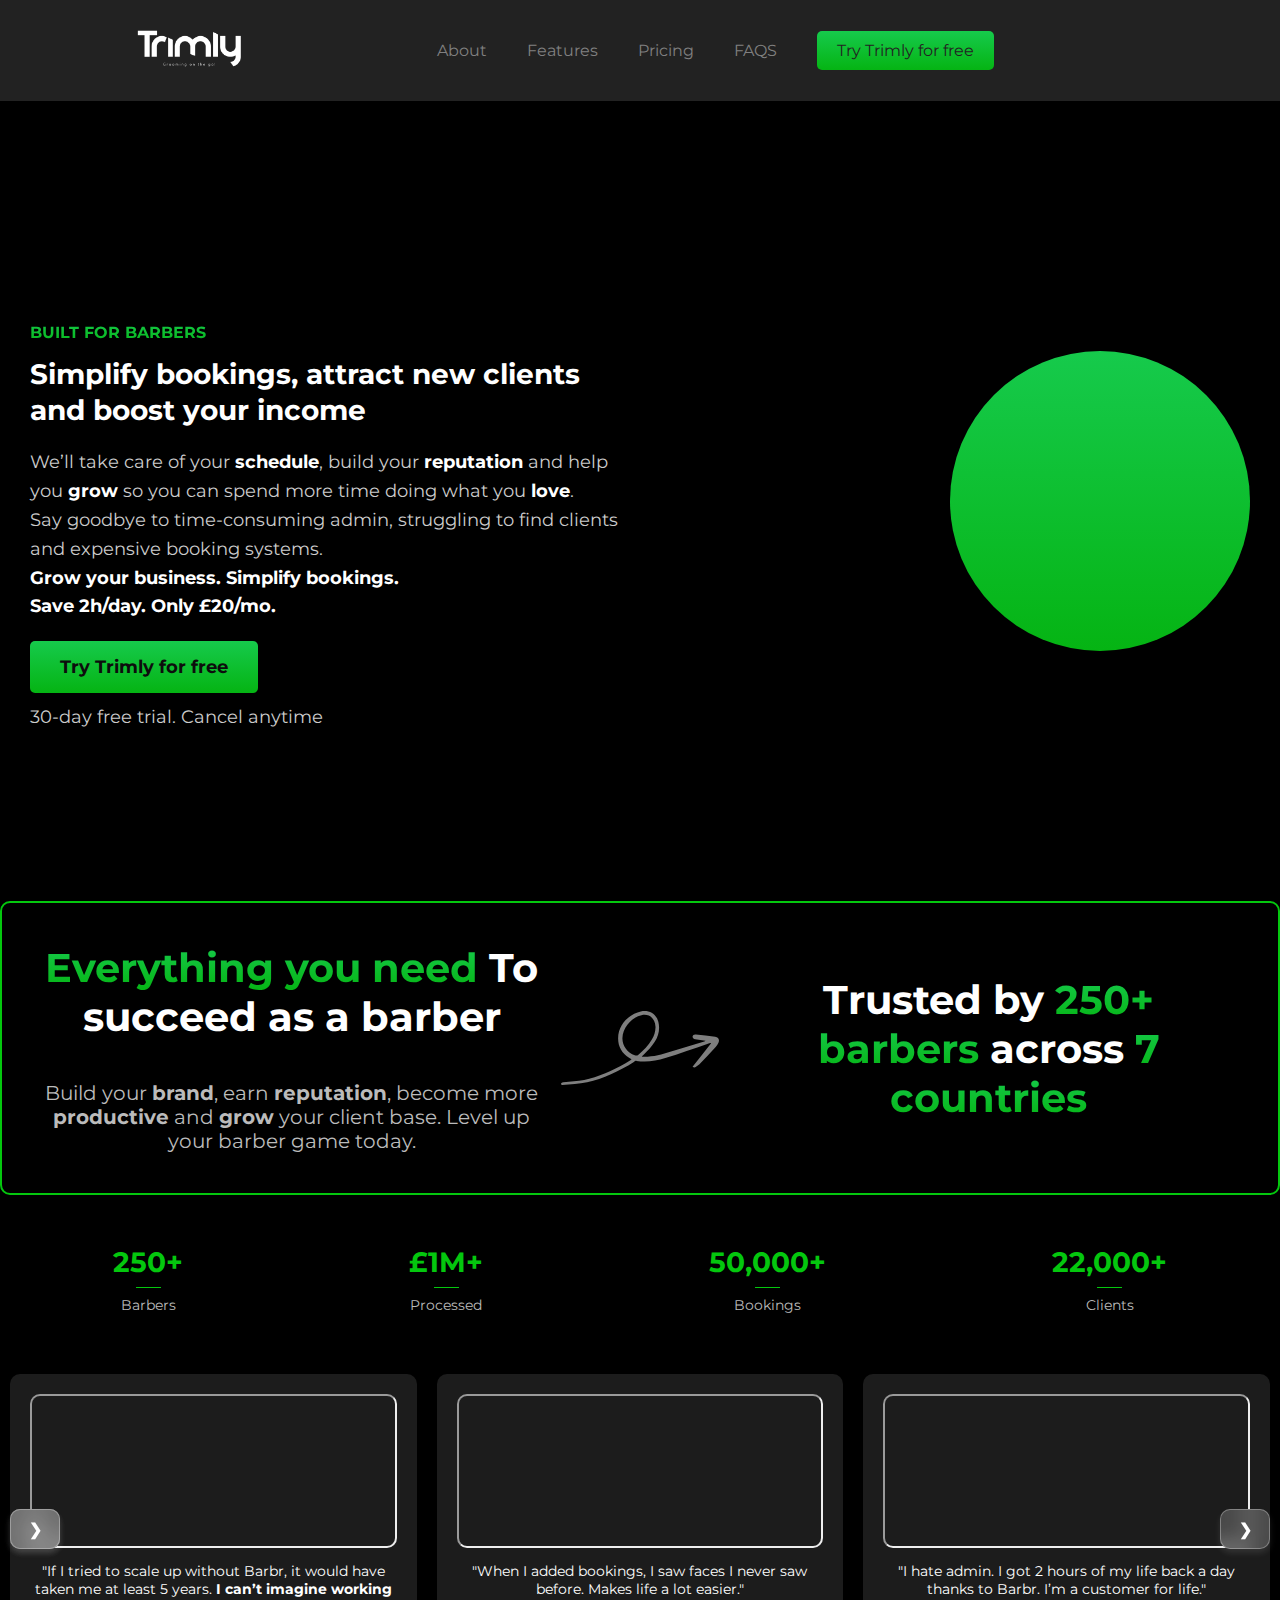
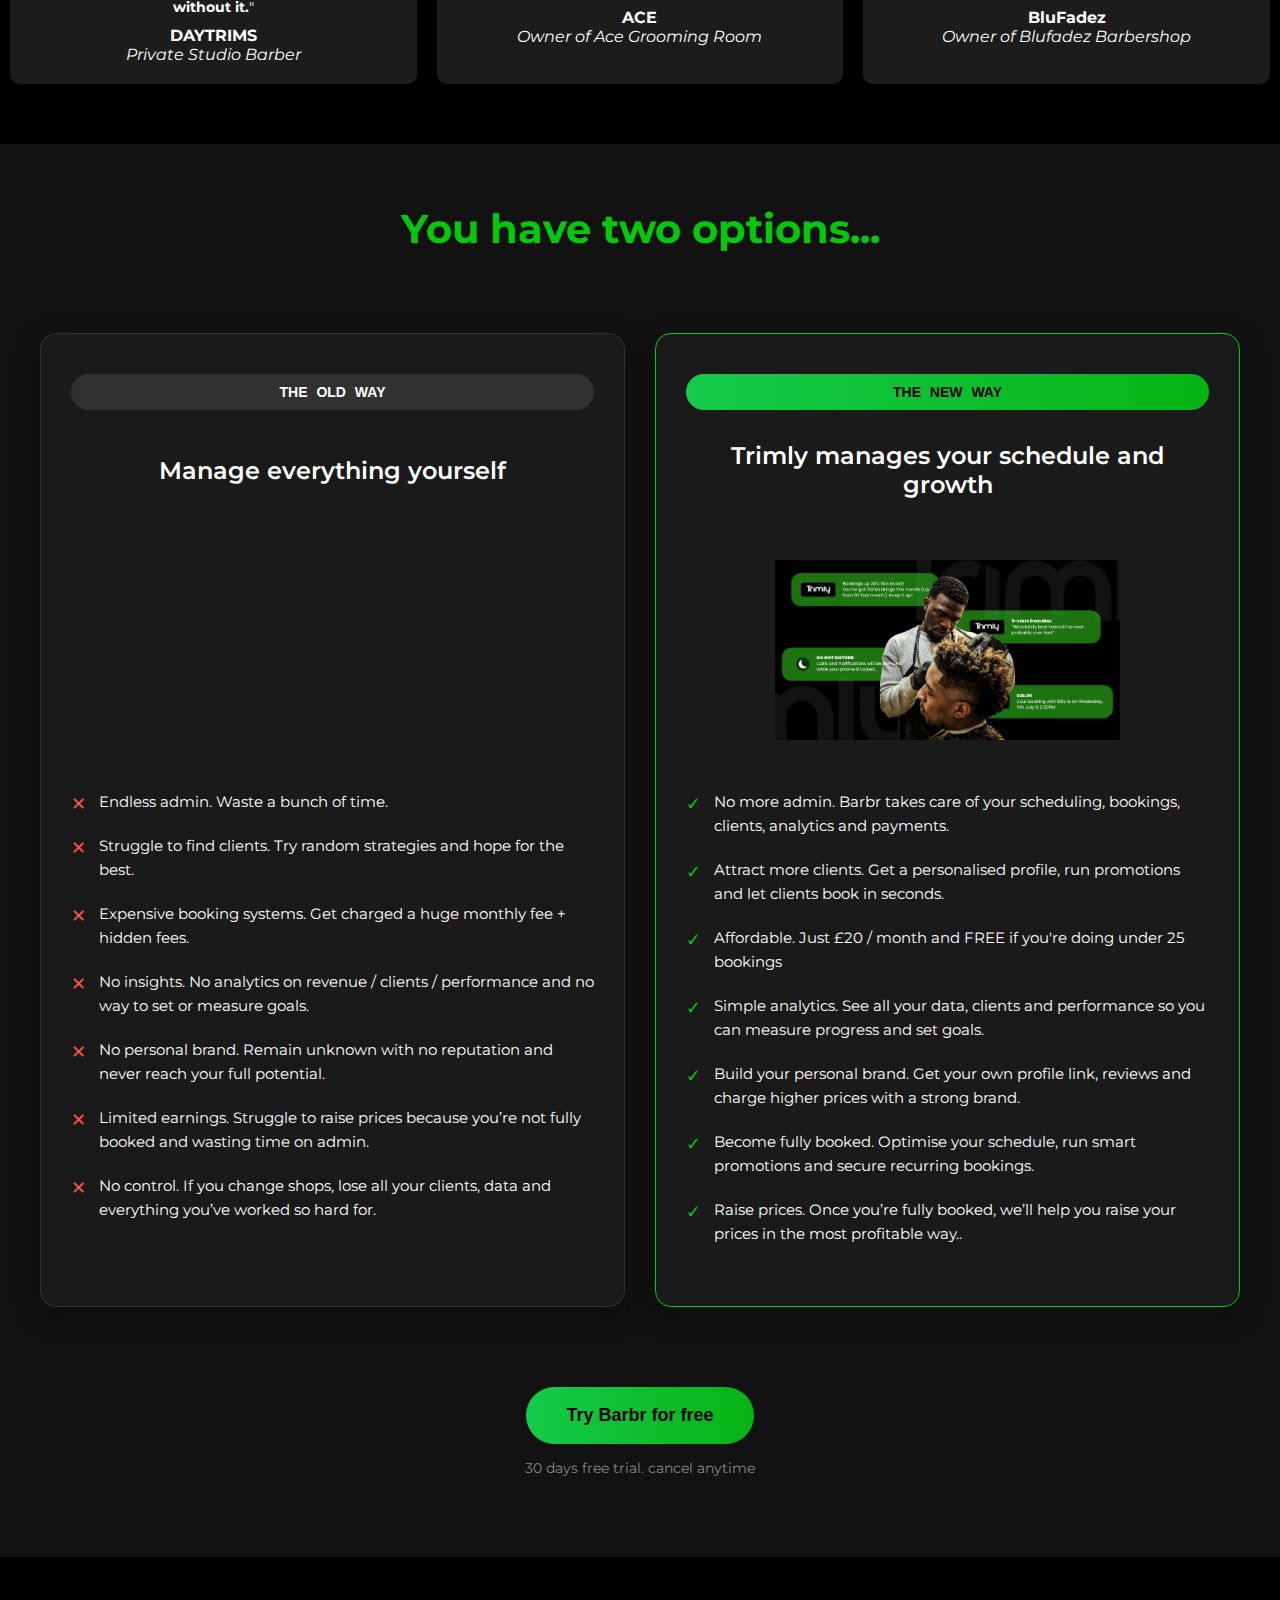
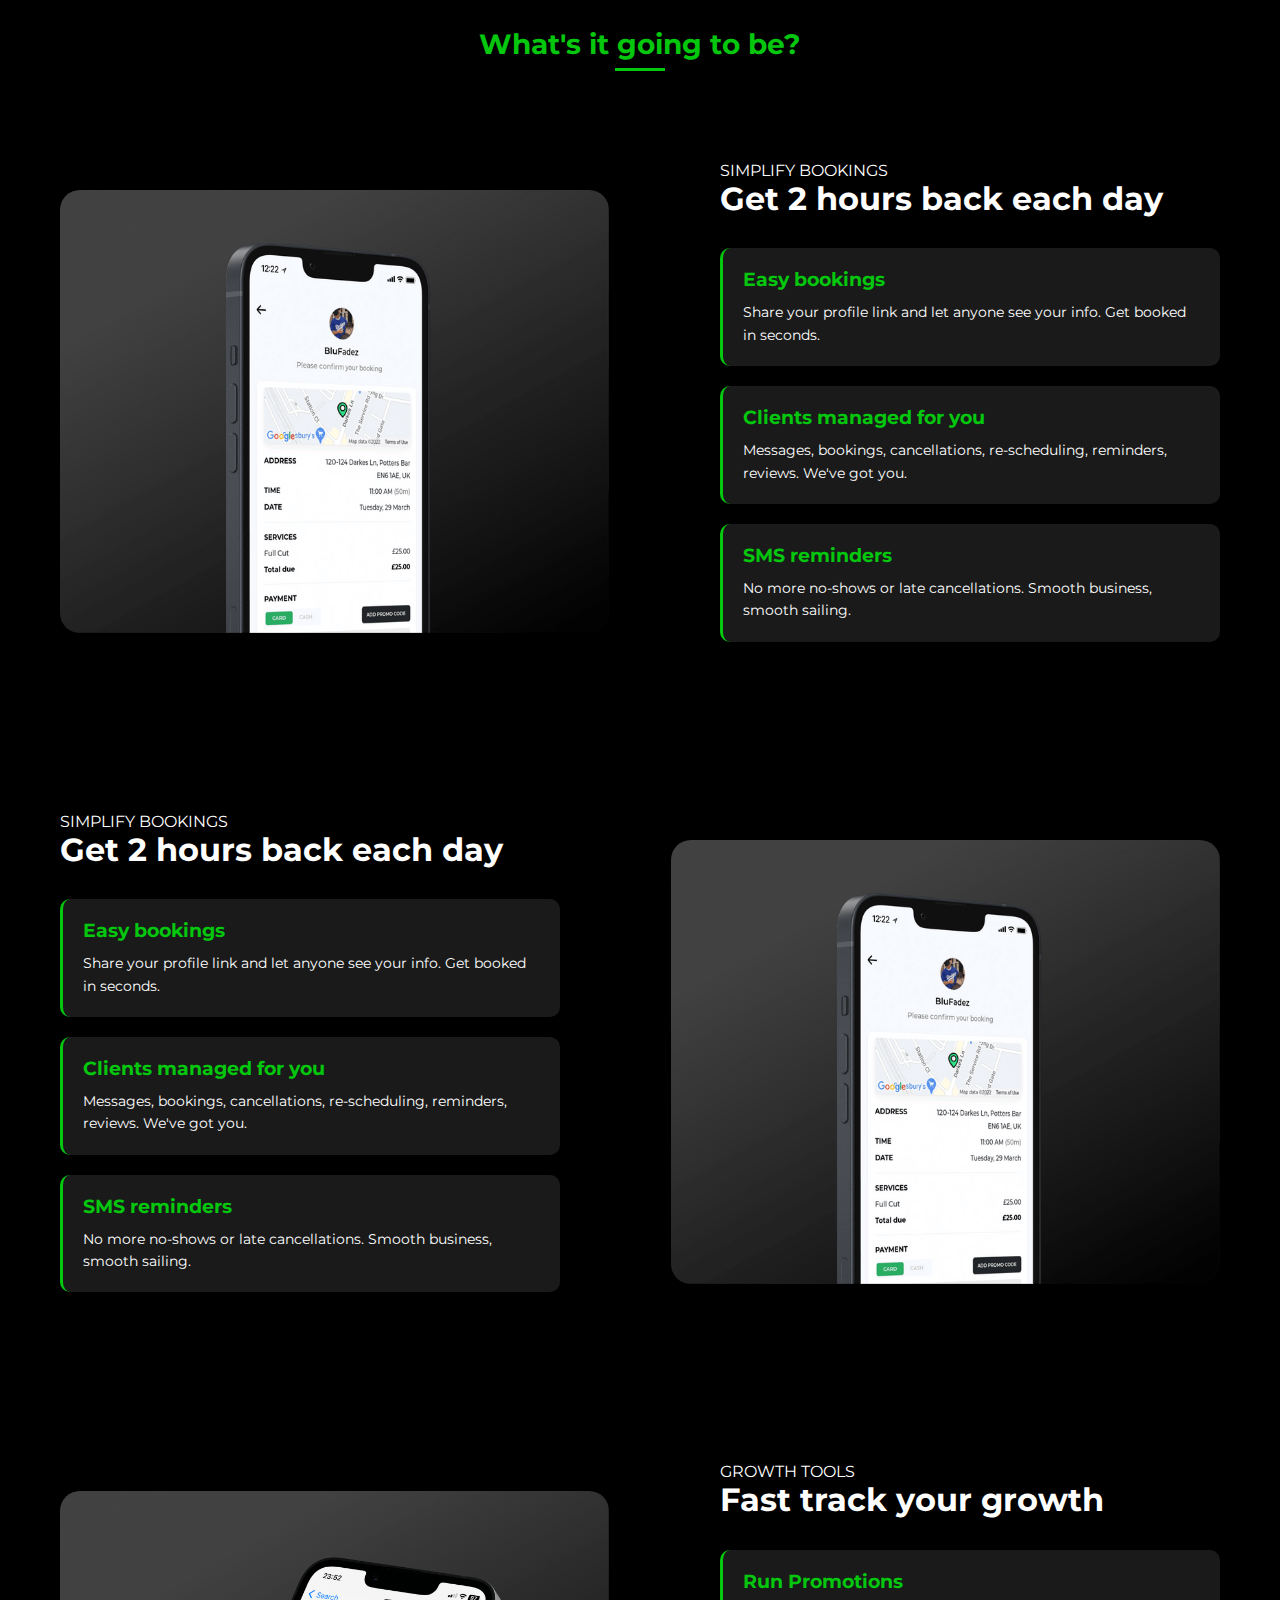
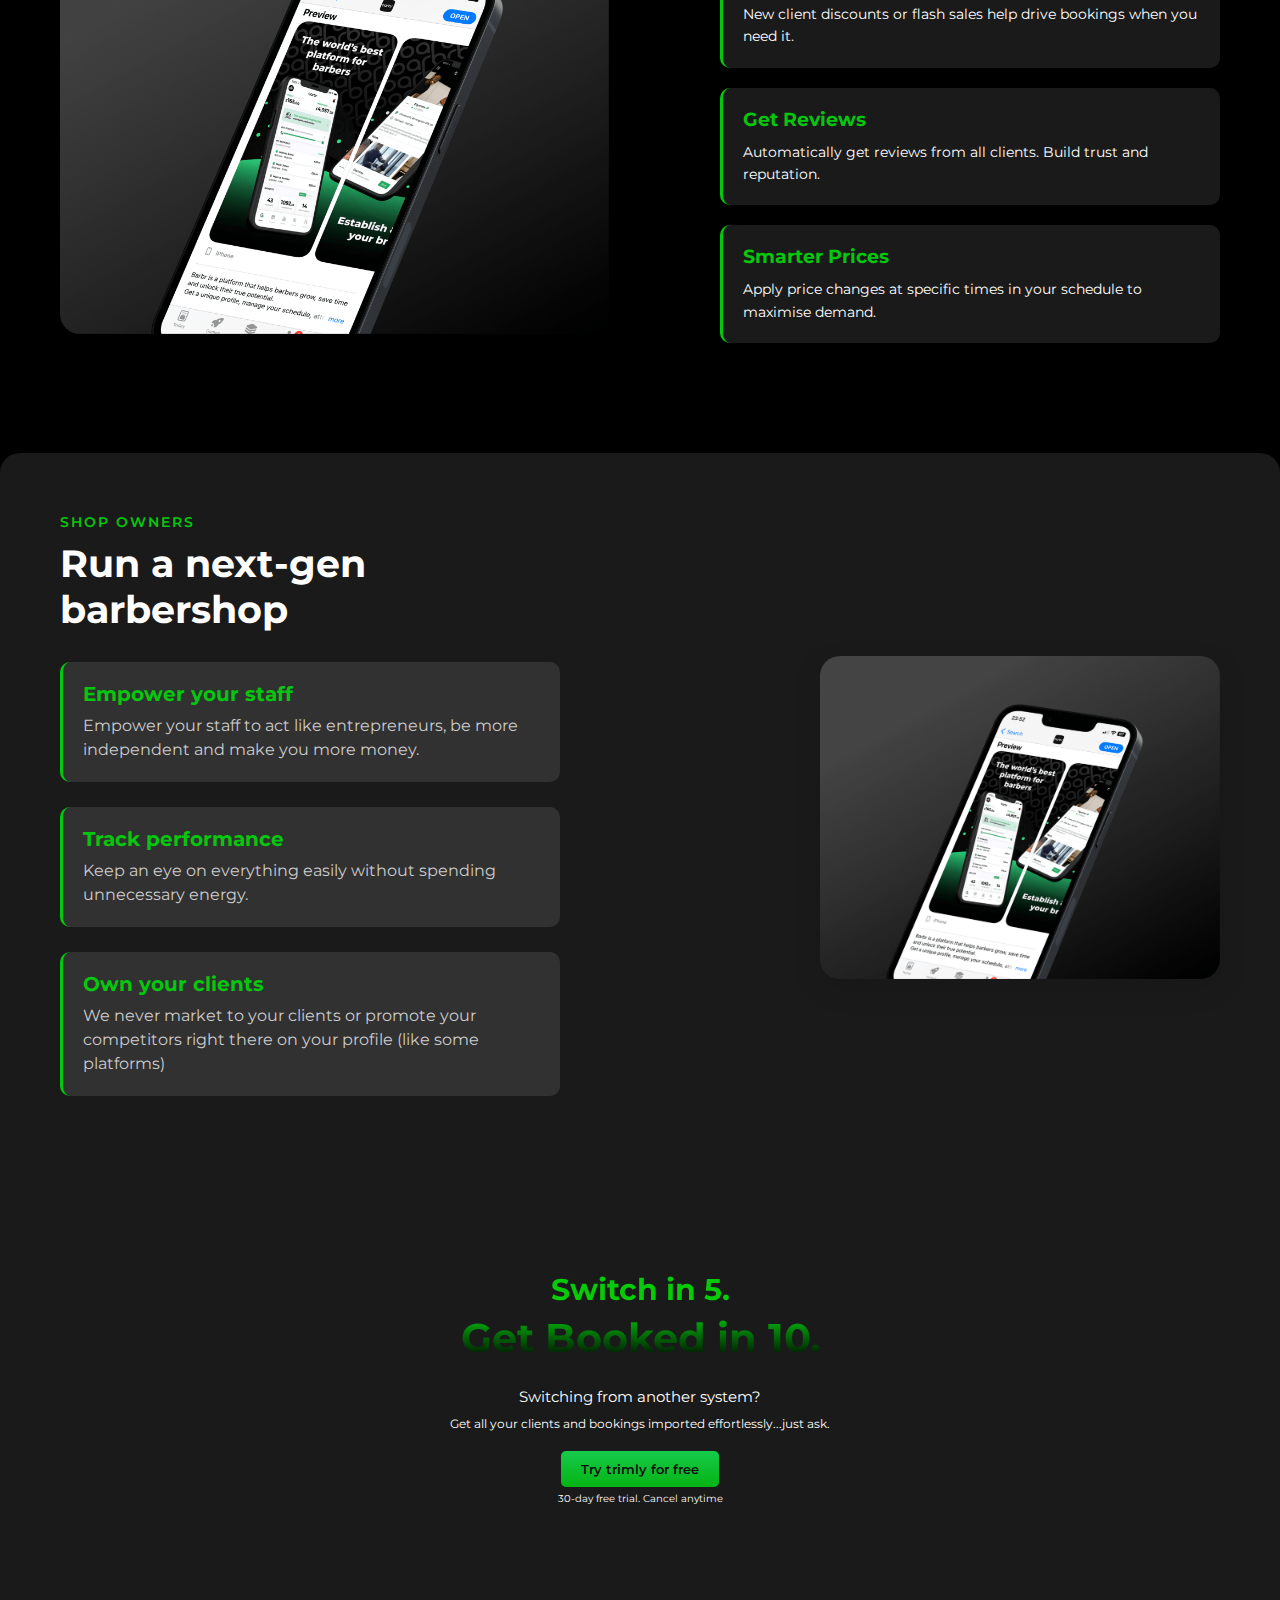
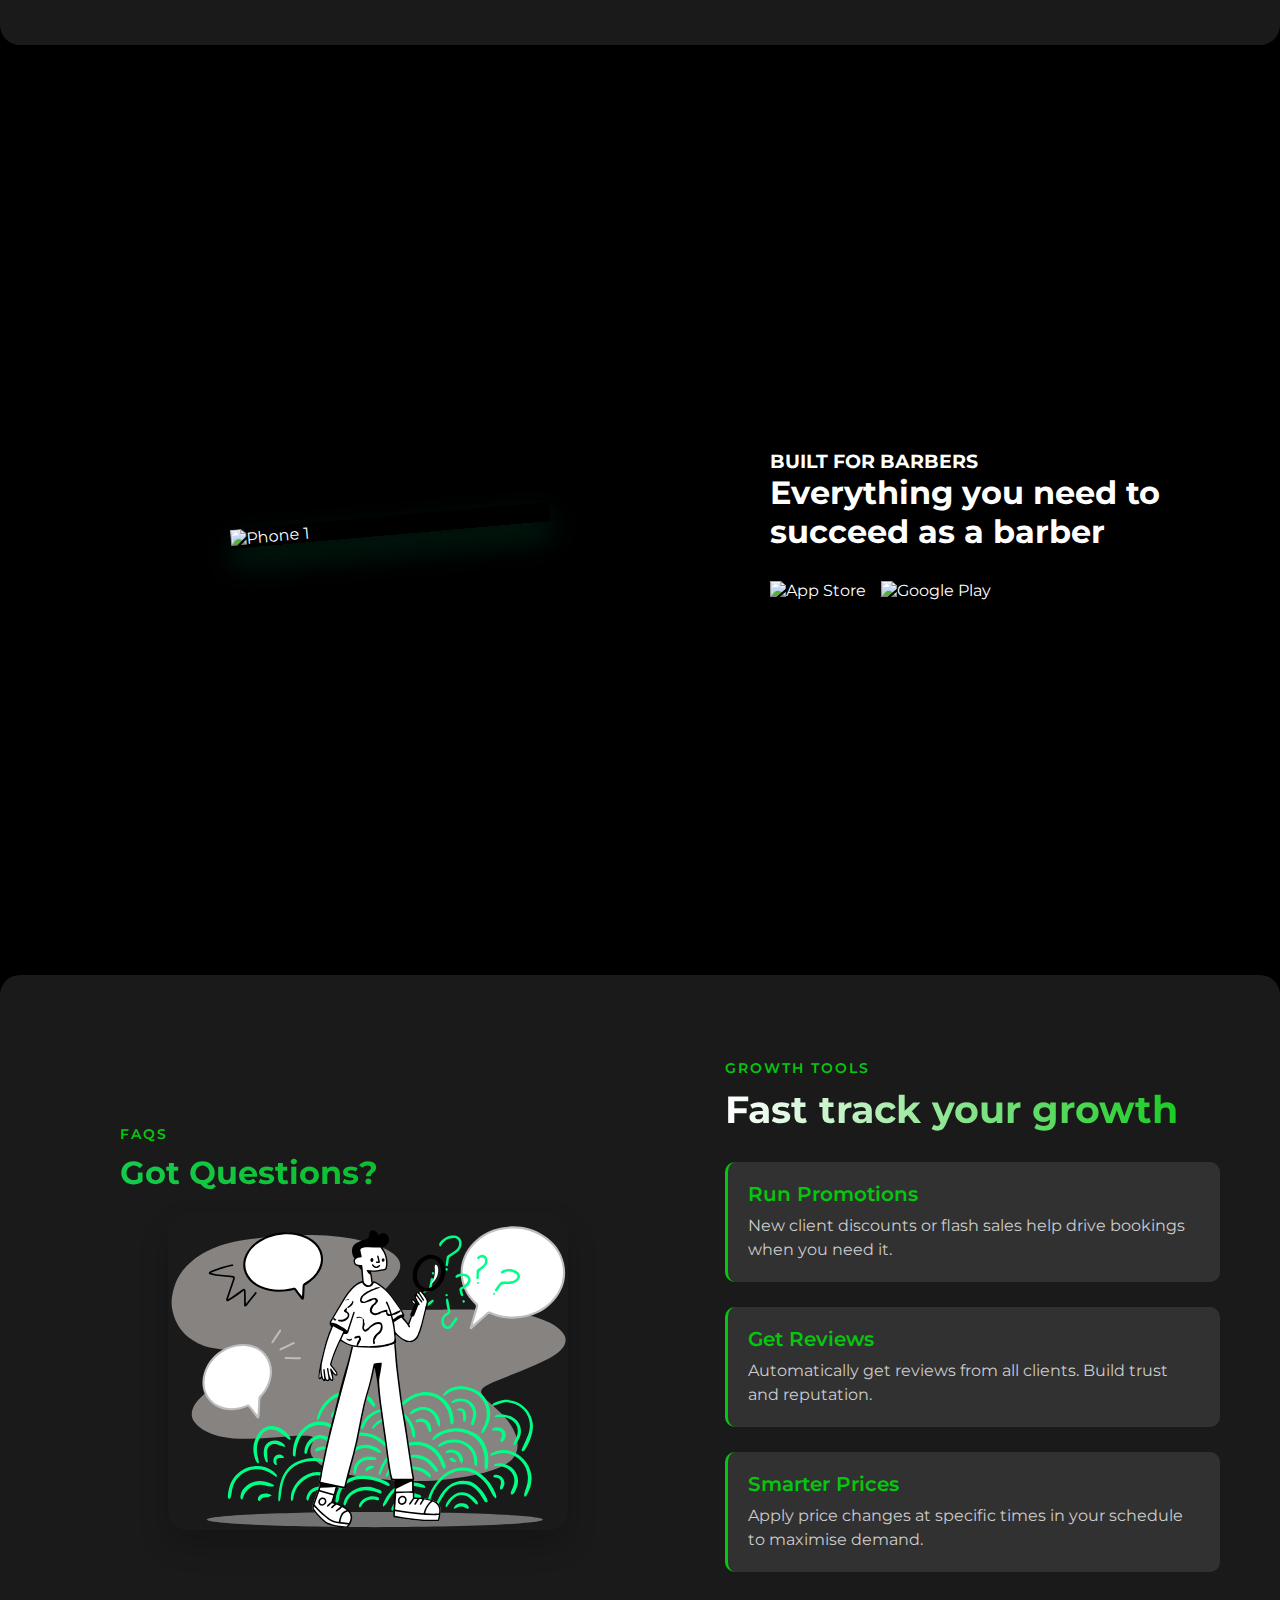
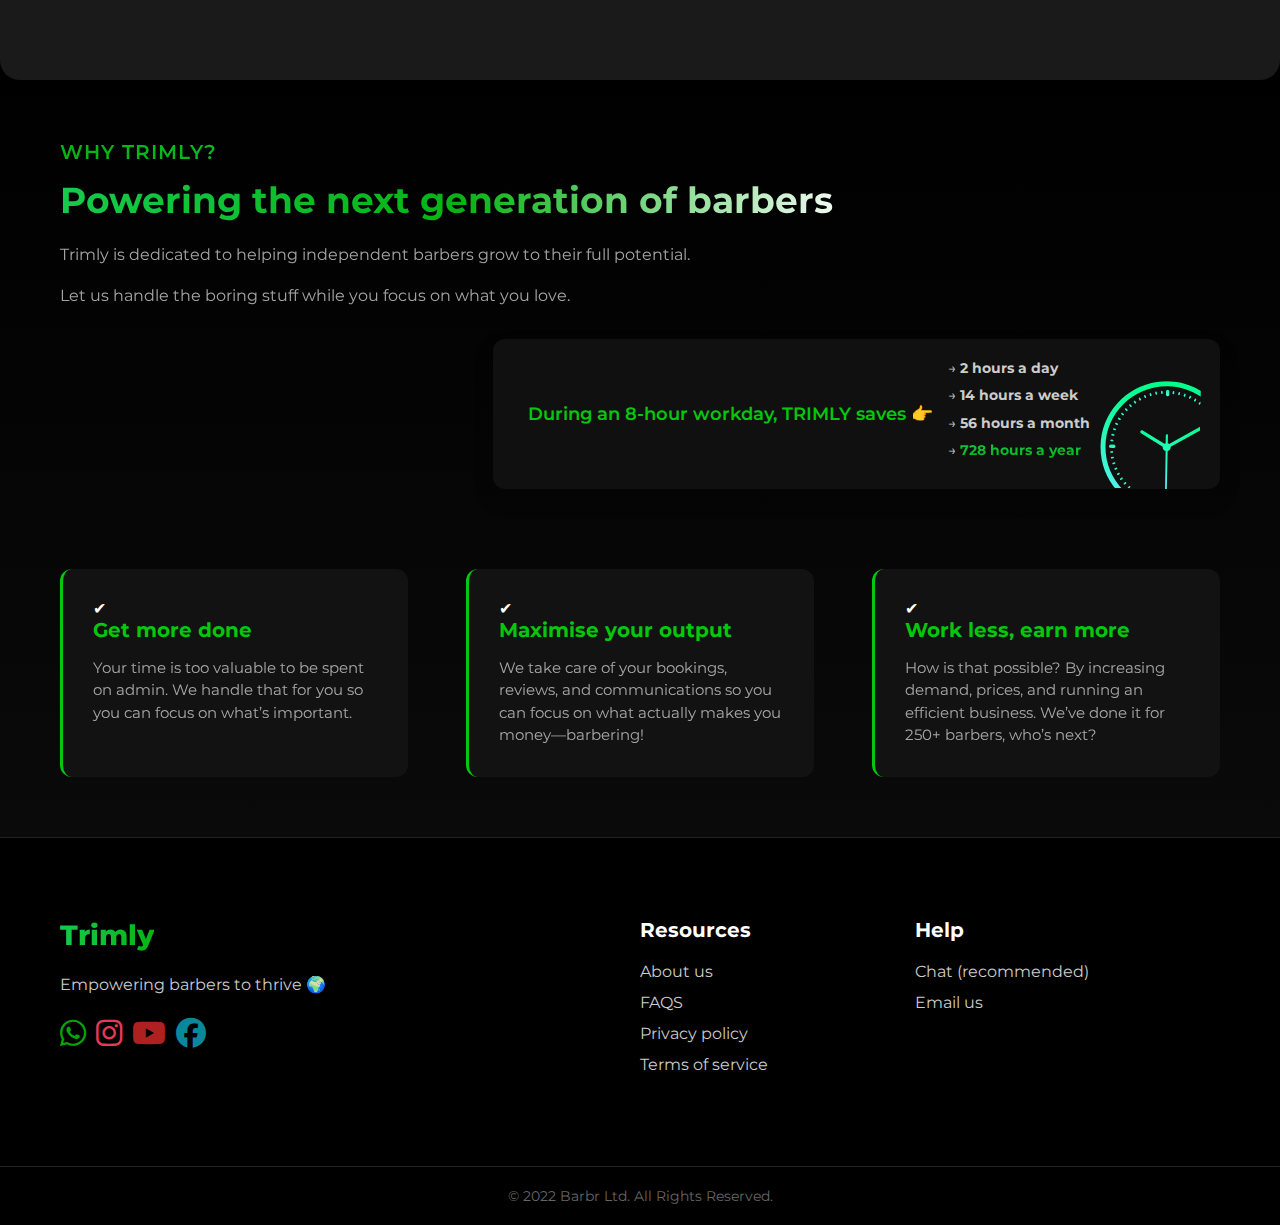
==== index.html @ f829a79d "add priing and faq pages" ====
<!DOCTYPE html>
<html lang="en">
  <head>
    <meta charset="UTF-8" />
    <meta name="viewport" content="width=device-width, initial-scale=1.0" />
    <title>TRIMLY</title>
    <link
      rel="stylesheet"
      href="https://fonts.googleapis.com/css?family=Montserrat:400,700"
    />
    <link rel="stylesheet" href="trimly.css" />
  </head>

  <body>
    <header id="navbar">
      <nav class="navbar">
        <div class="logo">
          <img src="./images/TRIMLY OUT transp.png" alt="TRIMLY" />
        </div>
        <ul class="nav-links">
          <li><a href="#about">About</a></li>
          <li><a href="#features">Features</a></li>
          <li><a href="/faq.html">Pricing</a></li>
          <li><a href="/pricing.html">FAQS</a></li>
          <li><a href="#login" class="btn">Try Trimly for free</a></li>
        </ul>
        <div class="mobile-menu">
          <div class="mobile-menu-btn">
            <div class="hamburger">
              <span></span>
              <span></span>
              <span></span>
            </div>
          </div>

          <!-- Mobile Navigation Menu -->
          <ul class="nav-links mobile-nav">
            <li><a href="#about">About</a></li>
            <li><a href="#features">Features</a></li>
            <li><a href="#pricing">Pricing</a></li>
            <li><a href="#faqs">FAQS</a></li>
            <li><a href="#login" class="btn">Try Trimly for free</a></li>
          </ul>
        </div>

        <!-- Overlay -->
        <div class="overlay"></div>
      </nav>

      <!-- <div class="ham-menu">
            <span>....</span>
            <span>....</span>
            <span>....</span>
        </div> -->
    </header>
    <div class="hero">
      <div class="hero-content">
        <p class="subheading">BUILT FOR BARBERS</p>
        <h2>Simplify bookings, attract new clients and boost your income</h2>
        <p>
          We’ll take care of your <strong>schedule</strong>, build your
          <strong>reputation</strong> and help you <strong>grow</strong> so you
          can spend more time doing what you <strong>love</strong>.
        </p>
        <p>
          Say goodbye to time-consuming admin, struggling to find clients and
          expensive booking systems.
        </p>
        <p>
          <strong
            >Grow your business. Simplify bookings.<br />Save 2h/day. Only
            £20/mo.</strong
          >
        </p>
        <a href="#" class="cta-button">Try Trimly for free</a>
        <p class="trial-info">30-day free trial. Cancel anytime</p>
      </div>
      <div class="hero-image">
        <video
          id="a65ee68a-decb-2a7c-63b8-1d77c06262b1-video"
          autoplay=""
          loop=""
          style="
            background-image: url('https://cdn.prod.website-files.com/5ef76950188c031749a0e6dc/64b88fea775baaccaced2dc0_355374c6-2bd0-4fee-9a85-5b97a2303106 (online-video-cuttercom) (1)-poster-00001.jpg');
          "
          muted=""
          playsinline=""
          data-wf-ignore="true"
          data-object-fit="cover"
        >
          <source
            src="https://cdn.prod.website-files.com/5ef76950188c031749a0e6dc/64b88fea775baaccaced2dc0_355374c6-2bd0-4fee-9a85-5b97a2303106 (online-video-cuttercom) (1)-transcode.mp4"
            data-wf-ignore="true"
          />
          <source
            src="https://cdn.prod.website-files.com/5ef76950188c031749a0e6dc/64b88fea775baaccaced2dc0_355374c6-2bd0-4fee-9a85-5b97a2303106 (online-video-cuttercom) (1)-transcode.webm"
            data-wf-ignore="true"
          />
        </video>
      </div>
    </div>
    <div class="stats-section">
      <div class="stats-container">
        <div class="stats-box">
          <h2>
            <span class="highlight">Everything you need</span> To succeed as a
            barber
          </h2>
          <div class="box-text">
            <p>
              Build your <strong>brand</strong>, earn
              <strong>reputation</strong>, become more
              <strong>productive</strong> and <strong>grow</strong> your client
              base. Level up your barber game today.
            </p>
          </div>
        </div>
        <img src="./images/sign.svg" alt="Signature" class="signature-img" />

        <div class="stats-box trusted-box">
          <h2>
            Trusted by
            <span class="highlight"
              >250+ <br />
              barbers
            </span>
            across <span class="highlight">7 countries</span>
          </h2>
        </div>
      </div>
      <div class="stats-numbers">
        <div class="number-box">
          <h3>250+</h3>
          <div class="stats-line"></div>
          <p>Barbers</p>
        </div>
        <div class="number-box">
          <h3>£1M+</h3>
          <div class="stats-line"></div>
          <p>Processed</p>
        </div>
        <div class="number-box">
          <h3>50,000+</h3>
          <div class="stats-line"></div>
          <p>Bookings</p>
        </div>
        <div class="number-box">
          <h3>22,000+</h3>
          <div class="stats-line"></div>
          <p>Clients</p>
        </div>
      </div>
    </div>
    <div class="carousel-container">
      <button class="prev" onclick="moveSlide(-1)">&#10094;</button>
      <div class="carousel hidden-scrollbar" id="carousel">
        <div class="testimonial-card">
          <iframe
            src="https://www.youtube.com/embed/video1"
            allowfullscreen
          ></iframe>
          <p class="testimonial-text">
            "If I tried to scale up without Barbr, it would have taken me at
            least 5 years. <strong>I can’t imagine working without it.</strong>"
          </p>
          <p class="testimonial-author">DAYTRIMS</p>
          <p class="testimonial-role">Private Studio Barber</p>
        </div>
        <div class="testimonial-card">
          <iframe
            src="https://www.youtube.com/embed/video2"
            allowfullscreen
          ></iframe>
          <p class="testimonial-text">
            "When I added bookings, I saw faces I never saw before. Makes life a
            lot easier."
          </p>
          <p class="testimonial-author">ACE</p>
          <p class="testimonial-role">Owner of Ace Grooming Room</p>
        </div>
        <div class="testimonial-card">
          <iframe
            src="https://www.youtube.com/embed/video3"
            allowfullscreen
          ></iframe>
          <p class="testimonial-text">
            "I hate admin. I got 2 hours of my life back a day thanks to Barbr.
            I’m a customer for life."
          </p>
          <p class="testimonial-author">BluFadez</p>
          <p class="testimonial-role">Owner of Blufadez Barbershop</p>
        </div>
      </div>
      <button class="next" onclick="moveSlide(1)">&#10095;</button>
      <button class="prev" onclick="moveSlide(-1)">&#10095;</button>
    </div>

    <section class="hero2">
      <h2 class="heading2">You have two options...</h2>
      <div class="card-container">
        <div class="card negative">
          <button class="old">THE OLD WAY</button>
          <h3>Manage everything yourself</h3>
          <div class="card-img">
            <img src="./images/Banner 1.jpg" alt="" />
          </div>

          <ul>
            <!-- <li>&#10060; Endless admin. Waste a bunch of time.</li> -->
            <li>Endless admin. Waste a bunch of time.</li>
            <li>
              Struggle to find clients. Try random strategies and hope for the
              best.
            </li>
            <li>
              Expensive booking systems. Get charged a huge monthly fee + hidden
              fees.
            </li>
            <li>
              No insights. No analytics on revenue / clients / performance and
              no way to set or measure goals.
            </li>
            <li>
              No personal brand. Remain unknown with no reputation and never
              reach your full potential.
            </li>
            <li>
              Limited earnings. Struggle to raise prices because you’re not
              fully booked and wasting time on admin.
            </li>
            <li>
              No control. If you change shops, lose all your clients, data and
              everything you’ve worked so hard for.
            </li>
          </ul>
        </div>
        <div class="card positive">
          <button class="new">THE NEW WAY</button>
          <h3>Trimly manages your schedule and growth</h3>
          <div class="card-img">
            <img src="./images/Banner.jpg" alt="" />
          </div>
          <ul>
            <li>
              No more admin. Barbr takes care of your scheduling, bookings,
              clients, analytics and payments.
            </li>
            <li>
              Attract more clients. Get a personalised profile, run promotions
              and let clients book in seconds.
            </li>
            <li>
              Affordable. Just £20 / month and FREE if you're doing under 25
              bookings
            </li>
            <li>
              Simple analytics. See all your data, clients and performance so
              you can measure progress and set goals.
            </li>
            <li>
              Build your personal brand. Get your own profile link, reviews and
              charge higher prices with a strong brand.
            </li>
            <li>
              Become fully booked. Optimise your schedule, run smart promotions
              and secure recurring bookings.
            </li>
            <li>
              Raise prices. Once you’re fully booked, we’ll help you raise your
              prices in the most profitable way..
            </li>
            <!-- <li>&#9989; Raise prices. Once you’re fully booked, we’ll help you raise your prices in the most profitable way..</li> -->
          </ul>
        </div>
      </div>
      <div class="cta">
        <button>Try Barbr for free</button>
        <p>30 days free trial. cancel anytime</p>
      </div>
    </section>

    <div class="section-heading">
      <h2>What's it going to be?</h2>
    </div>

    <!-- Hero Section 1 -->
    <section class="hero-section">
      <div class="content-container">
        <div class="mockup-container">
          <img
            src="./images/trimly4.png"
            alt="Booking App Screenshot"
            class="mockup-image"
          />
        </div>
        <div class="text-container">
          <p class="sub-heading">SIMPLIFY BOOKINGS</p>
          <h1>Get 2 hours back each day</h1>

          <div class="feature-card">
            <h3>Easy bookings</h3>
            <p>
              Share your profile link and let anyone see your info. Get booked
              in seconds.
            </p>
          </div>

          <div class="feature-card">
            <h3>Clients managed for you</h3>
            <p>
              Messages, bookings, cancellations, re-scheduling, reminders,
              reviews. We've got you.
            </p>
          </div>

          <div class="feature-card">
            <h3>SMS reminders</h3>
            <p>
              No more no-shows or late cancellations. Smooth business, smooth
              sailing.
            </p>
          </div>
        </div>
      </div>
    </section>

    <!-- Hero Section 2 (Reversed) -->
    <section class="hero-section reverse">
      <div class="content-container">
        <div class="text-container">
          <p class="sub-heading">SIMPLIFY BOOKINGS</p>
          <h1>Get 2 hours back each day</h1>

          <div class="feature-card">
            <h3>Easy bookings</h3>
            <p>
              Share your profile link and let anyone see your info. Get booked
              in seconds.
            </p>
          </div>

          <div class="feature-card">
            <h3>Clients managed for you</h3>
            <p>
              Messages, bookings, cancellations, re-scheduling, reminders,
              reviews. We've got you.
            </p>
          </div>

          <div class="feature-card">
            <h3>SMS reminders</h3>
            <p>
              No more no-shows or late cancellations. Smooth business, smooth
              sailing.
            </p>
          </div>
        </div>
        <div class="mockup-container mockup-container-reverse">
          <img
            src="./images/trimly4.png"
            alt="Booking App Screenshot"
            class="mockup-image"
          />
        </div>
      </div>
    </section>

    <!-- Hero Section 3 -->
    <section class="hero-section">
      <div class="content-container">
        <div class="mockup-container">
          <img
            src="./images/trimly5.png"
            alt="Booking App Screenshot"
            class="mockup-image"
          />
        </div>
        <div class="text-container">
          <p class="sub-heading">GROWTH TOOLS</p>
          <h1>Fast track your growth</h1>

          <div class="feature-card">
            <h3>Run Promotions</h3>
            <p>
              New client discounts or flash sales help drive bookings when you
              need it.
            </p>
          </div>

          <div class="feature-card">
            <h3>Get Reviews</h3>
            <p>
              Automatically get reviews from all clients. Build trust and
              reputation.
            </p>
          </div>

          <div class="feature-card">
            <h3>Smarter Prices</h3>
            <p>
              Apply price changes at specific times in your schedule to maximise
              demand.
            </p>
          </div>
        </div>
      </div>
    </section>

    <section class="hero6">
      <div class="text-container6">
        <p class="sub-heading6">SHOP OWNERS</p>
        <h1>Run a next-gen barbershop</h1>
        <div class="easy-booking6">
          <h3>Empower your staff</h3>
          <p>
            Empower your staff to act like entrepreneurs, be more independent
            and make you more money.
          </p>
        </div>
        <div class="feature-card6">
          <h3>Track performance</h3>
          <p>
            Keep an eye on everything easily without spending unnecessary
            energy.
          </p>
        </div>
        <div class="feature-card6">
          <h3>Own your clients</h3>
          <p>
            We never market to your clients or promote your competitors right
            there on your profile (like some platforms)
          </p>
        </div>
      </div>
      <div class="mockup-div6">
        <img src="./images/trimly5.png" alt="Booking App Screenshot" />
      </div>
      <div class="switch">
        <h1>Switch in 5.</h1>
        <h2>Get Booked in 10.</h2>
        <p id="switchp1">Switching from another system?</p>
        <p id="switchp2">
          Get all your clients and bookings imported effortlessly...just ask.
        </p>
        <button id="switchbtn">Try trimly for free</button>
        <p id="switchp3">30-day free trial. Cancel anytime</p>
      </div>
    </section>

    <section class="her08">
      <div class="container8">
        <!-- Left Side: Images -->
        <div class="left">
          <img
            src="https://cdn.prod.website-files.com/5ef76950188c031749a0e6dc/64a8bb276ec3f9c423366313_Group%20134.png"
            alt="Phone 1"
            class="phone phone-1"
          />
        </div>

        <!-- Right Side: Text & Buttons -->
        <div class="right">
          <h3>BUILT FOR BARBERS</h3>
          <h1>
            Everything you need to <br />
            succeed as a barber
          </h1>
          <div class="buttons">
            <!--<a href="#"><img src="https://cdn.prod.website-files.com/5ef76950188c031749a0e6dc/64a7456a54ea30a53af38a0e_app%20icon%201%20(1).png" loading="lazy" alt="" class="image-61 display-hidden bar" ></a>-->
            <a href="#" class="app-store">
              <img
                src="https://cdn.prod.website-files.com/5ef76950188c031749a0e6dc/64ab4fdb2c164cc22c4f8418_Group%20(2).svg"
                alt="App Store"
              />
            </a>
            <a href="#" class="google-play">
              <img
                src="https://cdn.prod.website-files.com/5ef76950188c031749a0e6dc/64ab4f39a446d8dc4427903b_Group%20135.svg"
                alt="Google Play"
              />
            </a>
          </div>
        </div>
      </div>
    </section>

    <section class="hero7">
      <div class="mockup-div7">
        <div class="faq">
          <h3>FAQS</h3>
          <h1>Got Questions?</h1>
        </div>
        <img src="./images/trimly7.svg" alt="Booking App Screenshot" />
      </div>
      <div class="text-container7">
        <p class="sub-heading5">GROWTH TOOLS</p>
        <h1>Fast track your growth</h1>

        <div class="easy-booking7">
          <h3>Run Promotions</h3>
          <p>
            New client discounts or flash sales help drive bookings when you
            need it.
          </p>
        </div>

        <div class="feature-card7">
          <h3>Get Reviews</h3>
          <p>
            Automatically get reviews from all clients. Build trust and
            reputation.
          </p>
        </div>

        <div class="feature-card7">
          <h3>Smarter Prices</h3>
          <p>
            Apply price changes at specific times in your schedule to maximise
            demand.
          </p>
        </div>
      </div>
    </section>

    <div class="container9">
      <section class="hero9">
        <h3>WHY TRIMLY?</h3>
        <h1>Powering the next generation of barbers</h1>
        <p>
          Trimly is dedicated to helping independent barbers grow to their full
          potential.
        </p>
        <p>Let us handle the boring stuff while you focus on what you love.</p>
      </section>

      <section class="savings">
        <div class="savings-box">
          <p>During an 8-hour workday, TRIMLY saves 👉</p>
          <ul id="savings-list">
            <li>→ <strong>2 hours a day</strong></li>
            <li>→ <strong>14 hours a week</strong></li>
            <li>→ <strong>56 hours a month</strong></li>
            <li>→ <span class="highlight">728 hours a year</span></li>
          </ul>
          <img src="./images/clock-png.svg" class="clock" alt="" />
          <!-- <div class="clock">
                   
                </div> -->
        </div>
      </section>

      <section class="features9">
        <div class="feature9">
          <span>✔</span>
          <h2>Get more done</h2>
          <p>
            Your time is too valuable to be spent on admin. We handle that for
            you so you can focus on what’s important.
          </p>
        </div>
        <div class="feature9">
          <span>✔</span>
          <h2>Maximise your output</h2>
          <p>
            We take care of your bookings, reviews, and communications so you
            can focus on what actually makes you money—barbering!
          </p>
        </div>
        <div class="feature9">
          <span>✔</span>
          <h2>Work less, earn more</h2>
          <p>
            How is that possible? By increasing demand, prices, and running an
            efficient business. We’ve done it for 250+ barbers, who’s next?
          </p>
        </div>
      </section>
    </div>

    <footer class="footer">
      <div class="footer-text">
        <div class="logo">Trimly</div>
        <p>Empowering barbers to thrive <span>🌍</span></p>
        <link rel="stylesheet" href="https://cdnjs.cloudflare.com/ajax/libs/font-awesome/6.5.1/css/all.min.css">
        <span class="socials">
          <a class="fab fa-whatsapp" href=""></a>
          <a class="fab fa-instagram" href="https://www.instagram.com/trimlyafrica?igsh=ZXJvMndtM2c1dzNr"></a>
          <a class="fab fa-youtube" href="https://youtube.com/@trimly-u2y?si=QCggLtMLdx2karvu"></a>
          <a class="fab fa-facebook" href="https://www.facebook.com/share/1CXB67bCpY/?mibextid=qi2Omg"></a>
        </span>
      </div>
      <div class="container-column">
        <div class="column-text">
          <div class="column-title">Resources</div>
          <a href="#">About us</a>
          <a href="#">FAQS</a>
          <a href="#">Privacy policy</a>
          <a href="#">Terms of service</a>
        </div>
        <div class="column-text">
          <div class="column-title">Help</div>
          <a href="#">Chat (recommended)</a>
          <a href="#">Email us</a>
        </div>
      </div>
    </footer>
    <div class="copyright">&copy; 2022 Barbr Ltd. All Rights Reserved.</div>
  </body>

  <script>
    document.addEventListener("DOMContentLoaded", function () {
      const menuBtn = document.querySelector(".mobile-menu-btn");
      const hamburger = document.querySelector(".hamburger");
      const mobileNav = document.querySelector(".mobile-nav");
      const overlay = document.querySelector(".overlay");
      const navLinks = document.querySelectorAll(".mobile-nav a");

      // Toggle menu function
      function toggleMenu() {
        hamburger.classList.toggle("active");
        mobileNav.classList.toggle("active");
        overlay.classList.toggle("active");
        document.body.style.overflow = mobileNav.classList.contains("active")
          ? "hidden"
          : "";
      }

      // Close menu function
      function closeMenu() {
        hamburger.classList.remove("active");
        mobileNav.classList.remove("active");
        overlay.classList.remove("active");
        document.body.style.overflow = "";
      }

      // Event listeners
      menuBtn.addEventListener("click", toggleMenu);
      overlay.addEventListener("click", closeMenu);

      navLinks.forEach((link) => {
        link.addEventListener("click", closeMenu);
      });
    });
  </script>
</html>
---- trimly.css ----
/* Hide scrollbar for Chrome, Safari and Opera */
.hidden-scrollbar::-webkit-scrollbar {
  display: none;
}

/* For Firefox */
.hidden-scrollbar {
  scrollbar-width: none;
}

/* For Internet Explorer and Edge */
.hidden-scrollbar {
  -ms-overflow-style: none;
}



* {
  padding: 0;
  margin: 0;
  box-sizing: border-box;
}

body {
  font-family: "Montserrat", sans-serif;
  color: #fff;
  background: #000;
  overflow-x: hidden;
}

a {
  text-decoration: none;
  color: #fff;
}

/* Utility Classes */
.highlight {
  background: linear-gradient(to bottom, #16ca4c, #05b413);
  -webkit-background-clip: text;
  -webkit-text-fill-color: transparent;
  font-weight: bold;
}

/* Header and Navigation */
header {
  background: #222;
  padding: 10px 5px;
  display: flex;
  justify-content: space-between;
  align-items: center;
  position: sticky;
  top: 0;
  width: 100%;
  transition: top 0.3s;
  z-index: 1000;
}

.navbar {
  display: flex;
  width: 100%;
  max-width: 1080px;
  margin: auto;
  justify-content: space-between;
  align-items: center;
  padding: 0 15px;
}

.logo img {
  width: 150px;
  margin: 1px auto;
}

/* Desktop Navigation */
.nav-links {
  list-style: none;
  display: flex;
  gap: 40px;
  margin: 0;
  padding: 0;
}

.nav-links li {
  display: inline;
}

.nav-links a {
  color: grey;
  text-decoration: none;
  font-size: 16px;
}

.nav-links a:hover {
  color: #fff;
  transition: ease-out 0.2s;
}

.nav-links .btn {
  background: linear-gradient(to bottom, #16ca4c, #05b413);
  padding: 10px 20px;
  border-radius: 5px;
  color: #222;
  text-decoration: none;
}

/* Mobile menu container */
.mobile-menu {
  display: none;
  width: 100%;
  position: absolute;
  right: 0;
  padding: 45px;
}

/* Hamburger button */
.mobile-menu-btn {
  cursor: pointer;
  z-index: 100;
  position: relative;
}

.hamburger {
  width: 30px;
  height: 20px;
  position: relative;
  display: flex;
  flex-direction: column;
  justify-content: space-between;
  cursor: pointer;
  z-index: 1000;
}

.hamburger span {
  display: block;
  height: 3px;
  width: 100%;
  background-color: #fff;
  border-radius: 3px;
  transition: all 0.3s ease;
}

/* Hamburger animation */
.hamburger.active span:nth-child(1) {
  transform: translateY(8.5px) rotate(45deg);
}

.hamburger.active span:nth-child(2) {
  opacity: 0;
}

.hamburger.active span:nth-child(3) {
  transform: translateY(-8.5px) rotate(-45deg);
}

/* Mobile Navigation */
.mobile-nav {
  position: fixed;
  top: 0;
  right: -100%;
  width: 70%;
  height: 100vh;
  padding: 80px 20px 20px;
  transition: right 0.3s ease;
  background: rgba(34, 34, 34, 0.95);
  backdrop-filter: blur(10px);
  -webkit-backdrop-filter: blur(10px);
  box-shadow: 0 2px 5px 0 rgba(85, 236, 98, 0.37);
  overflow-y: auto;
  z-index: 99;
}

.mobile-nav.active {
  right: 0;
}

.mobile-nav li {
  margin-bottom: 30px;
  list-style: none;
}

.mobile-nav a {
  color: #fff;
  text-decoration: none;
  font-size: 1.1rem;
  font-weight: 600;
  transition: all 0.3s ease;
  display: block;
}

.mobile-nav a:hover {
  color: #00ff62;
  transform: translateX(5px);
}

.mobile-nav a.btn {
  background: linear-gradient(to right, #16ca4c, #05b413);
  color: #1a1a1a;
  padding: 10px 10px;
  border-radius: 8px;
  text-align: center;
  font-weight: 700;
  transform: none;
  margin-top: 3rem;
  font-size: 16px;
}

.mobile-nav a.btn:hover {
  transform: translateY(-5px);
  box-shadow: 0 5px 10px rgba(31, 224, 5, 0.3);
}

/* Overlay 
.overlay {
  position: fixed;
  top: 0;
  left: 0;
  width: 100%;
  height: 100%;
  background-color: rgba(0, 0, 0, 0.5);
  opacity: 0;
  visibility: hidden;
  transition: opacity 0.3s ease, visibility 0.3s ease;
  z-index: 98;
  display: none;
}*/

.overlay.active {
  opacity: 1;
  visibility: visible;
}

/* Media Queries for Responsiveness */
@media (max-width: 768px) {
  .nav-links {
    display: none;
  }
  
  .mobile-menu {
    display: flex;
    justify-content: flex-end;
    align-items: center;
    width: auto;
  }
  
  .navbar {
    padding: 0 15px;
  }
}

@media (max-width: 480px) {
  .mobile-nav {
    width: 85%;
  }
  
  .logo img {
    width: 120px;
  }
}

/* Hero Section */
.hero {
  display: flex;
  justify-content: space-between;
  align-items: center;
  padding: 0 30px;
  gap: 20px;
  width: 100%;
  min-height: 80vh;
  margin: 40px auto;
}

.hero-content {
  max-width: 50%;
}

.hero-content .subheading {
  background: linear-gradient(to bottom, #16ca4c, #05b413);
  -webkit-background-clip: text;
  -webkit-text-fill-color: transparent;
  display: inline-block;
  font-size: 16px;
  font-weight: bold;
  text-transform: uppercase;
  margin-bottom: 10px;
  margin-top: 50px;
}

.hero-content h2 {
  font-size: 28px;
  font-weight: bold;
  line-height: 1.3;
  margin-bottom: 20px;
}

.hero-content p {
  font-size: 18px;
  line-height: 1.6;
  color: #ccc;
}

.hero-content strong {
  color: #fff;
}

.cta-button {
  display: inline-block;
  background: linear-gradient(to bottom, #16ca4c, #05b413);
  color: #0d0d0d;
  font-size: 18px;
  font-weight: bold;
  padding: 15px 30px;
  border-radius: 5px;
  text-decoration: none;
  margin-top: 20px;
}

.trial-info {
  font-size: 14px;
  color: #888;
  margin-top: 10px;
}

.hero-image {
  position: relative;
  display: flex;
  justify-content: center;
  align-items: center;
}

.hero-image::before {
  content: "";
  position: absolute;
  width: 300px;
  height: 300px;
  background: linear-gradient(to bottom, #16ca4c, #05b413);
  border-radius: 50%;
  z-index: -1;
}

.hero-image video {
  width: 50%;
  height: auto;
  border-radius: 20px;
}

/* Stats Section */
.stats-section {
  display: flex;
  flex-direction: column;
}

.stats-container {
  display: flex;
  justify-content: space-between;
  align-items: center;
  margin: 0 auto;
  padding: 20px;
  border: 2px solid #04c70e;
  border-radius: 10px;
}

.stats-box {
  padding: 20px;
  text-align: center;
  width: 50%;
}

.stats-box h2 {
  font-size: 40px;
  font-weight: bold;
  padding: 0;
}

.stats-box p {
  margin-top: 40px;
  font-size: 20px;
  color: #bbb;
}

.stats-numbers {
  display: flex;
  justify-content: space-around;
  margin-top: 50px;
}

.stats-line {
  width: 25px;
  height: 1px;
  background-color: #04c70e;
  margin: 8px auto;
}

.number-box {
  text-align: center;
}

.number-box h3 {
  font-size: 28px;
  color: #04c70e;
  font-weight: bold;
}

.number-box p {
  font-size: 14px;
  color: #bbb;
}

/* Testimonial Carousel */
.carousel-container {
  display: flex;
  justify-content: center;
  align-items: center;
  overflow: hidden;
  width: 100%;
  margin: 50px auto;
  position: relative;
}

.carousel {
  display: grid;
  grid-template-columns: 1fr 1fr 1fr;
  transition: transform 0.5s ease-in-out;
}

.testimonial-card {
  background-color: #1c1c1c;
  border-radius: 10px;
  padding: 20px;
  margin: 10px;
  text-align: center;
}

.testimonial-card iframe {
  width: 100%;
  border-radius: 10px;
}

.testimonial-text {
  margin-top: 10px;
  font-size: 14px;
}

.testimonial-author {
  font-weight: bold;
  margin-top: 10px;
}

.testimonial-role {
  font-style: italic;
}

.prev,
.next {
  position: absolute;
  top: 50%;
  transform: translateY(-50%);
  width: 40px;
  height: 40px;
  background: rgba(255, 255, 255, 0.2);
  backdrop-filter: blur(10px);
  -webkit-backdrop-filter: blur(10px);
  border: 1px solid rgba(255, 255, 255, 0.3);
  border-radius: 10px;
  padding: 12px 24px;
  font-size: 16px;
  color: white;
  text-transform: uppercase;
  font-weight: bold;
  cursor: pointer;
  transition: all 0.3s ease-in-out;
  box-shadow: 0 4px 6px rgba(255, 255, 255, 0.1);
  display: flex;
  justify-content: center;
  align-items: center;
}

.prev:hover,
.next:hover {
  background: rgba(255, 255, 255, 0.3);
  box-shadow: 0 6px 10px rgba(255, 255, 255, 0.2);
  scale: 1.05;
}

.prev:active,
.next:active {
  background: rgba(255, 255, 255, 0.4);
  box-shadow: 0 2px 4px rgba(255, 255, 255, 0.1);
  scale: 0.95;
}

.prev {
  left: 10px;
}

.next {
  right: 10px;
}

/* Comparison Cards */
.hero2 {
  width: 100%;
  padding: 60px 20px;
  background-color: #121212;
}

.heading2 {
  font-size: 40px;
  margin: 0 auto 80px;
  color: #04c70e;
  text-align: center;
  font-weight: 700;
  max-width: 800px;
}

/* Card container styles */
.card-container {
  display: flex;
  justify-content: space-between;
  align-items: stretch;
  gap: 30px;
  max-width: 1200px;
  margin: 0 auto;
}

/* Card styles*/
.card {
  display: flex;
  flex-direction: column;
  background: #1a1a1a;
  padding: 40px 30px;
  border-radius: 16px;
  color: #fff;
  flex: 1;
  transition: transform 0.3s ease, box-shadow 0.3s ease;
  box-shadow: 0 8px 30px rgba(0, 0, 0, 0.3);
}

.card:hover {
  transform: translateY(-5px);
  box-shadow: 0 12px 40px rgba(0, 0, 0, 0.5);
}

.button-container {
  height: 40px;
  display: flex;
  justify-content: center;
  align-items: center;
}

.card h3 {
  margin: 30px 0;
  text-align: center;
  font-size: 24px;
  font-weight: 600;
  height: 60px;
  display: flex;
  align-items: center;
  justify-content: center;
}

.card-img {
  width: 100%;
  height: 200px;
  margin: 20px auto;
  display: flex;
  align-items: center;
  justify-content: center;
 border-radius: 20px;
  overflow: hidden;
}

.card-img > img {
  width: 100%;
  height: auto;
  max-height: 180px;
  object-fit: contain;
  border-radius: 20px;
}

.new,
.old {
  background: linear-gradient(to right,  #16ca4c, #05b413);
  border-radius: 30px;
  padding: 10px 20px;
  font-size: 14px;
  font-weight: 700;
  border: none;
  word-spacing: 5px;
  color: #000;
  transition: transform 0.2s ease;
}

.new:hover,
.old:hover {
  transform: scale(1.05);
}

.old {
  background: #313131;
  color: #fff;
}

.negative {
  border: 1px solid #333;
}

.positive {
  border: 1px solid #04c70e;
}

/* List styles with fixed starting position */
.card ul {
  list-style-type: none;
  margin-top: 20px;
  flex-grow: 1;
}

.card ul li {
  margin-bottom: 20px;
  padding-left: 28px;
  position: relative;
  line-height: 1.6;
  font-size: 15px;
}

.card.negative ul li::before {
  content: "✕";
  color: #ff5252;
  position: absolute;
  left: 0;
  font-size: 18px;
}

.card.positive ul li::before {
  content: "✓";
  color: #04c70e;
  position: absolute;
  left: 0;
  font-size: 18px;
}

/* CTA styles */
.cta {
  display: flex;
  flex-direction: column;
  margin-top: 60px;
  padding: 20px;
  justify-content: center;
  align-items: center;
}

.cta button {
  background: linear-gradient(to right,  #16ca4c, #05b413);
  color: #000;
  border: none;
  padding: 18px 40px;
  border-radius: 50px;
  font-size: 18px;
  font-weight: 700;
  cursor: pointer;
  margin-bottom: 15px;
  transition: transform 0.3s ease, box-shadow 0.3s ease;
}

.cta button:hover {
  transform: translateY(-3px);
  box-shadow: 0 10px 20px rgba(0, 213, 255, 0.3);
}

.cta p {
  color: #888;
  font-size: 14px;
}

/* Section Heading */
.section-heading {
  display: flex;
  justify-content: center;
  margin: 70px 0 30px;
}

.section-heading h2 {
  font-size: 28px;
  color: #04c70e;
  position: relative;
  padding-bottom: 10px;
}

.section-heading h2::after {
  content: "";
  position: absolute;
  bottom: 0;
  left: 50%;
  transform: translateX(-50%);
  width: 50px;
  height: 3px;
  background-color: #04c70e;
  transition: width 0.3s ease;
}

.section-heading h2:hover::after {
  width: 100%;
}

/* Hero Sections */
.hero-section {
  padding: 60px;
  margin-bottom: 30px;
}

.content-container {
  display: flex;
  align-items: center;
  justify-content: center;
  gap: 50px;
  max-width: 1200px;
  margin: 0 auto;
}

.content-container.reverse {
  flex-direction: row-reverse;
}

/* Mockup Styling */
.mockup-container {
  flex: 1;
  display: flex;
  justify-content: start;
  align-items: center;
}

.mockup-container-reverse {
  justify-content: end;
}

.mockup-image {
  width: 90%;
  max-width: 600px;
  border-radius: 20px;
  box-shadow: 0 10px 30px rgba(0, 0, 0, 0.1);
  transition: transform 0.3s ease, box-shadow 0.3s ease;
}

.mockup-image:hover {
  transform: translateY(-10px);
  box-shadow: 0 15px 40px rgba(0, 0, 0, 0.15);
}

/* Text Content */
.text-container {
  flex: 1;
  max-width: 500px;
  width: 100%;
}git remote -v


.sub-heading {
  font-size: 14px;
  font-weight: bold;
  color: #04c70e;
  text-transform: uppercase;
  margin-bottom: 10px;
  letter-spacing: 1px;
}

.text-container h1 {
  font-size: 32px;
  margin-bottom: 30px;
  line-height: 1.2;
}

/* Feature Cards */
.feature-card {
  background: rgba(255, 255, 255, 0.1);
  padding: 20px;
  border-radius: 10px;
  margin-bottom: 20px;
  border-left: 3px solid #04c70e;
  transition: transform 0.3s ease, box-shadow 0.3s ease;
  width: 100%;
}

.feature-card:hover {
  transform: translateX(5px);
  box-shadow: 0 5px 15px rgba(0, 255, 153, 0.1);
}

.feature-card h3 {
  color: #04c70e;
  margin-bottom: 10px;
}

.feature-card p {
  font-size: 14px;
  line-height: 1.6;
}

/* Responsive Adjustments */
@media (max-width: 900px) {
  .content-container,
  .content-container.reverse {
    flex-direction: column;
  }

  .text-container,
  .mockup-container {
    width: 100%;
    max-width: 100%;
  }

  .mockup-container-reverse {
    justify-content: start;
  }
}

/* Hero 6 - Special Layout */
.hero6 {
  display: flex;
  flex-wrap: wrap;
  align-items: center;
  justify-content: center;
  padding: 60px;
  gap: 50px;
  background: #1a1a1a;
  margin-bottom: 30px;
  border-radius: 20px;
}

.text-container6 {
  flex: 1;
  min-width: 300px;
  max-width: 500px;
  width: 100%;
}

.sub-heading6 {
  font-size: 14px;
  font-weight: 600;
  letter-spacing: 2px;
  color: #04c70e;
  margin-bottom: 10px;
  text-transform: uppercase;
}

.text-container6 h1 {
  font-size: 38px;
  font-weight: 700;
  margin-bottom: 30px;
  line-height: 1.2;
}

.mockup-div6 {
  flex: 1;
  display: flex;
  justify-content: end;
  align-items: center;
  min-width: 300px;
}

.mockup-div6 img {
  width: 90%;
  max-width: 400px;
  border-radius: 20px;
  box-shadow: 0 10px 30px rgba(0, 0, 0, 0.1);
  transition: transform 0.3s ease, box-shadow 0.3s ease;
}

.mockup-div6 img:hover {
  transform: translateY(-10px);
  box-shadow: 0 15px 40px rgba(0, 0, 0, 0.15);
}

.easy-booking6 {
  margin-bottom: 25px;
  background: rgba(255, 255, 255, 0.1);
  padding: 20px;
  border-radius: 10px;
  border-left: 3px solid #04c70e;
  transition: transform 0.3s ease, box-shadow 0.3s ease;
  width: 100%;
}

.feature-card6 {
  margin-bottom: 25px;
  background: rgba(255, 255, 255, 0.1);
  padding: 20px;
  border-radius: 10px;
  border-left: 3px solid #04c70e;
  transition: transform 0.3s ease, box-shadow 0.3s ease;
  width: 100%;
}

.easy-booking6:hover,
.feature-card6:hover {
  transform: translateX(5px);
  box-shadow: 0 5px 15px rgba(0, 255, 153, 0.1);
}

.easy-booking6 h3,
.feature-card6 h3 {
  font-size: 20px;
  margin-bottom: 8px;
  color: #04c70e;
}

.easy-booking6 p,
.feature-card6 p {
  font-size: 16px;
  color: #cccccc;
  line-height: 1.5;
}

/* Switch Section */
.switch {
  display: flex;
  flex-direction: column;
  justify-content: center;
  align-items: center;
  padding: 80px 0;
  flex-basis: 100%;
  margin-top: 20px;
}

.switch #switchbtn {
  background: linear-gradient(to bottom,  #16ca4c, #05b413);
  padding: 10px 20px;
  border-radius: 5px;
  font-family: "Montserrat", sans-serif;
  font-weight: 600;
  color: #0d0d0d;
  text-decoration: none;
  margin-top: 20px;
  border: none;
  cursor: pointer;
  transition: transform 0.3s ease, box-shadow 0.3s ease;
}

.switch #switchbtn:hover {
  transform: translateY(-5px);
  box-shadow: 0 5px 15px rgba(0, 255, 153, 0.2);
}

.switch #switchp1 {
  font-size: 15px;
  margin-top: 10px;
}

.switch #switchp2 {
  font-size: 12px;
  margin-top: 10px;
  max-width: 500px;
  text-align: center;
}

.switch #switchp3 {
  font-size: 10px;
  margin-top: 5px;
}

.switch > h1 {
  font-size: 30px;
  font-weight: bold;
  background: linear-gradient(to bottom, #04c70e, rgb(7, 206, 0));
  -webkit-background-clip: text;
  -webkit-text-fill-color: transparent;
  margin-bottom: 5px;
  transition: transform 0.3s ease;
}

.switch > h1:hover {
  transform: scale(1.05);
}

.switch > h2 {
  font-size: 40px;
  font-weight: bold;
  background: linear-gradient(to bottom, #04c70e, #000);
  -webkit-background-clip: text;
  -webkit-text-fill-color: transparent;
  margin-bottom: 15px;
  transition: transform 0.3s ease;
}

.switch > h2:hover {
  transform: scale(1.05);
}

/* responsiveness fix */
@media (max-width: 768px) {
  .hero6 {
    padding: 40px 30px;
    flex-direction: column;
  }

  .text-container6 {
    order: 1;
  }

  .mockup-div6 {
    order: 2;
    margin: 20px 0;
    justify-content: start;
  }

  .switch {
    order: 3;
    padding: 60px 20px;
  }

  .easy-booking6 br,
  .feature-card6 br {
    display: none;
  }
}

@media (max-width: 480px) {
  .hero6 {
    padding: 30px 20px;
    gap: 30px;
  }

  .text-container6 h1 {
    font-size: 28px;
  }

  .switch h1 {
    font-size: 26px;
  }

  .switch h2 {
    font-size: 34px;
  }
}

/* Hero 7 Section */
.hero7 {
  display: flex;
  flex-wrap: wrap;
  align-items: center;
  justify-content: space-between;
  padding: 60px;
  gap: 50px;
  background: #1a1a1a;
  border-radius: 20px;
}

/* Mockup Div Styling */
.mockup-div7 {
  flex: 1;
  display: flex;
  flex-direction: column;
  justify-content: center;
  align-items: center;
  min-width: 300px;
}

.mockup-div7 img {
  width: 90%;
  max-width: 400px;
  border-radius: 20px;
  box-shadow: 0 15px 30px rgba(0, 0, 0, 0.2);
  transition: transform 0.3s ease, box-shadow 0.3s ease;
}

.mockup-div7 img:hover {
  transform: translateY(-10px);
  box-shadow: 0 20px 40px rgba(0, 255, 153, 0.15);
}

/* FAQ Section */
.mockup-div7 .faq {
  width: 100%;
  margin-bottom: 30px;
  text-align: left;
}

.mockup-div7 .faq h3 {
  font-size: 14px;
  font-weight: 600;
  letter-spacing: 2px;
  color: #04c70e;
  margin-bottom: 10px;
  text-transform: uppercase;
}

.mockup-div7 .faq h1 {
  font-size: 32px;
  font-weight: 700;
  margin-bottom: 20px;
  background: linear-gradient(to right,  #16ca4c, #05b413);
  -webkit-background-clip: text;
  -webkit-text-fill-color: transparent;
}

/* Text Container */
.text-container7 {
  flex: 1;
  min-width: 300px;
  max-width: 500px;
}

.text-container7 .sub-heading5 {
  font-size: 14px;
  font-weight: 600;
  letter-spacing: 2px;
  color: #04c70e;
  margin-bottom: 10px;
  text-transform: uppercase;
}

.text-container7 h1 {
  font-size: 38px;
  font-weight: 700;
  margin-bottom: 30px;
  line-height: 1.2;
  background: linear-gradient(to right, #ffffff, #04c70e);
  -webkit-background-clip: text;
  -webkit-text-fill-color: transparent;
}

/* Feature Cards */
.easy-booking7 {
  margin-bottom: 25px;
  background: rgba(255, 255, 255, 0.1);
  padding: 20px;
  border-radius: 10px;
  border-left: 3px solid #04c70e;
  transition: transform 0.3s ease, box-shadow 0.3s ease;
  width: 100%;
}

.feature-card7 {
  margin-bottom: 25px;
  background: rgba(255, 255, 255, 0.1);
  padding: 20px;
  border-radius: 10px;
  border-left: 3px solid #04c70e;
  transition: transform 0.3s ease, box-shadow 0.3s ease;
  width: 100%;
}

.easy-booking7:hover,
.feature-card7:hover {
  transform: translateX(5px);
  box-shadow: 0 5px 15px rgba(0, 255, 153, 0.1);
}

.easy-booking7 h3,
.feature-card7 h3 {
  font-size: 20px;
  margin-bottom: 8px;
  color: #04c70e;
  font-weight: 600;
}

.easy-booking7 p,
.feature-card7 p {
  font-size: 16px;
  color: #cccccc;
  line-height: 1.5;
}

/* Responsiveness fix */
@media (max-width: 768px) {
  .hero7 {
    flex-direction: column-reverse;
    padding: 40px 30px;
  }

  .text-container7,
  .mockup-div7 {
    width: 100%;
    max-width: 100%;
  }

  .mockup-div7 {
    margin-bottom: 40px;
  }

  .mockup-div7 .faq {
    text-align: center;
  }
}

@media (max-width: 480px) {
  .hero7 {
    padding: 30px 20px;
    gap: 30px;
  }

  .text-container7 h1 {
    font-size: 28px;
  }

  .mockup-div7 .faq h1 {
    font-size: 26px;
  }

  .easy-booking7,
  .feature-card7 {
    padding: 15px;
  }
}

/* App Download Section */
/* Container 8 - Hero Section */
.container8 {
  display: flex;
  width: 100%;
  height: 100vh;
  align-items: center;
  justify-content: space-between;
  background: #000;
  padding: 0 60px;
}

.left {
  flex: 1;
  display: flex;
  justify-content: center;
  align-items: center;
}

.phone {
  width: 320px;
  transform: rotate(-5deg);
  transition: transform 0.3s ease-in-out;
  box-shadow: 0 15px 30px rgba(0, 255, 153, 0.15);
}

.phone:hover {
  transform: rotate(0deg) translateY(-10px);
}

.right {
  flex: 1;
  text-align: left;
  padding-left: 50px;
  max-width: 500px;
}

.buttons {
  display: flex;
  gap: 15px;
  margin-top: 30px;
}

.buttons img {
  width: 150px;
  transition: transform 0.3s ease;
}

.buttons img:hover {
  transform: scale(1.05);
}

/* FAQ Section */
.mockup-div7 {
  padding: 60px;
  margin: 30px 0;
}

.mockup-div7 > .faq {
  display: flex;
  width: 100%;
  flex-direction: column;
  justify-content: left;
  max-width: 800px;
  margin: 0 auto;
}

.faq h2 {
  font-size: 32px;
  margin-bottom: 30px;
  background: linear-gradient(to right,  #16ca4c, #05b413);
  -webkit-background-clip: text;
  -webkit-text-fill-color: transparent;
}

/* Features Grid */
.container9 {
  width: 100%;
  margin: auto;
  padding: 60px;
  background: linear-gradient(to bottom, #000, #0a0a0a);
}

.hero9 {
  text-align: left;
  margin-bottom: 50px;
  max-width: 800px;
}

.hero9 > h3 {
  background: linear-gradient(to left, #16ca4c, #05b413);
  -webkit-background-clip: text;
  -webkit-text-fill-color: transparent;
  font-size: 20px;
  margin-bottom: 15px;
  font-weight: 600;
  letter-spacing: 1px;
}

.hero9 h1 {
  font-size: 36px;
  font-weight: bold;
  background: linear-gradient(to right,  #16ca4c, #05b413, #ffffff);
  -webkit-background-clip: text;
  -webkit-text-fill-color: transparent;
  margin-bottom: 20px;
  line-height: 1.2;
}

.hero9 p {
  font-size: 16px;
  opacity: 0.8;
  margin-bottom: 15px;
  line-height: 1.6;
  color: #cccccc;
}

.savings {
  display: flex;
  justify-content: flex-end;
  position: relative;
  bottom: 20px;
  margin-top: 30px;
}

.savings-box {
  background: #101010;
  padding: 20px;
  border-radius: 12px;
  display: flex;
  flex-direction: row;
  flex-wrap: wrap;
  align-items: center;
  box-shadow: 0 10px 20px rgba(0, 0, 0, 0.2);
  transition: transform 0.3s ease, box-shadow 0.3s ease;
}

.savings-box:hover {
  transform: translateY(-5px);
  box-shadow: 0 15px 30px rgba(0, 255, 153, 0.1);
}

.savings-box p {
  font-size: 18px;
  margin: 20px 15px;
  font-weight: 600;
  color: #04c70e;
}

.savings-box ul {
  list-style: none;
  padding: 0;
  align-self: flex-start;
  margin: 0;
}

.savings-box li {
  font-size: 14px;
  margin-bottom: 8px;
  color: #cccccc;
  line-height: 1.4;
}

.features9 {
  display: flex;
  justify-content: space-between;
  margin-top: 60px;
  gap: 30px;
}

.feature9 {
  background: #121212;
  padding: 30px;
  border-radius: 12px;
  width: 30%;
  transition: transform 0.3s ease, box-shadow 0.3s ease;
  border-left: 3px solid #04c70e;
}

.feature9:hover {
  transform: translateY(-10px);
  box-shadow: 0 15px 30px rgba(0, 0, 0, 0.3);
}

.feature9 h2 {
  font-size: 20px;
  margin-bottom: 15px;
  color: #04c70e;
}

.feature9 p {
  font-size: 15px;
  opacity: 0.8;
  line-height: 1.5;
  color: #cccccc;
}

.clock {
  width: 100px;
  margin: 0 0 -40px 10px;
  transform: rotate(1deg);
  transform-origin: left;
  transition: transform 0.5s ease;
}

.clock:hover {
  transform: rotate(5deg);
}

/* Footer */
.footer {
  display: flex;
  justify-content: space-between;
  padding: 80px 60px;
  background-color: #000;
  border-top: 1px solid #222;
}

.footer div {
  flex: 1;
  margin-right: 30px;
}

.container-column a {
  color: #ccc;
  text-decoration: none;
  display: block;
  margin-bottom: 12px;
  transition: color 0.3s ease, transform 0.3s ease;
  font-size: 16px;
}

.container-column a:hover {
  color: #04c70e;
  transform: translateX(5px);
}

.footer-text p {
  font-size: 16px;
  line-height: 1.6;
  color: #ccc;
  margin-bottom: 20px;
}

.footer-text .logo {
  font-size: 28px;
  font-weight: 800;
  background: linear-gradient(to right,  #16ca4c, #05b413);
  -webkit-background-clip: text;
  -webkit-text-fill-color: transparent;
  margin-bottom: 20px;
  display: inline-block;
}

.column-text a {
  font-size: 16px;
}

.column-text .column-title {
  font-size: 20px;
  font-weight: 800;
  margin-bottom: 20px;
  color: #fff;
}

.footer img {
  width: 24px;
  margin-top: 10px;
  margin-right: 15px;
  transition: transform 0.3s ease;
}

.footer img:hover {
  transform: scale(1.2);
}

.footer .column-title {
  font-weight: bold;
  margin-bottom: 20px;
}

.socials{
  display: flex;
  align-items: center;
  gap: 10px;
}

.fab{
  font-size: 30px;
  cursor: pointer;
}
.fab:hover{
  scale: 1.1;
  transition: all 0.3s ease;
}

.fa-instagram{
  color:rgb(226, 59, 87);
}



.fa-whatsapp{
  color:rgb(6, 165, 6);
}

.fa-facebook{
  color:rgb(11, 135, 156);
}

.fa-youtube{
  color:rgb(175, 32, 32);
}


.container-column {
  display: flex;
  justify-content: space-between;
}

.copyright {
  text-align: center;
  padding: 20px;
  font-size: 14px;
  background-color: #000;
  border-top: 1px solid #222;
  color: #666;
}

/* Mobile Optimizations */
@media (max-width: 900px) {
  .container8 {
    flex-direction: column;
    height: auto;
    padding: 60px 30px;
  }

  .fab{
    font-size: 20px;
    cursor: pointer;
  }

  .left,
  .right {
    width: 100%;
    padding: 0;
    text-align: center;
    margin-bottom: 40px;
  }

  .buttons {
    justify-content: center;
  }

  .container9 {
    padding: 40px 30px;
  }

  .features9 {
    flex-direction: column;
  }

  .feature9 {
    width: 100%;
    margin-bottom: 30px;
  }

  .savings {
    justify-content: center;
    bottom: 0;
    margin-top: 40px;
  }

  .footer {
    flex-direction: column;
    padding: 60px 30px;
  }

  .footer div {
    margin-bottom: 40px;
    margin-right: 0;
  }
}

@media (max-width: 480px) {
  .container8 {
    padding: 40px 20px;
  }

  .phone {
    width: 250px;
  }

  .buttons {
    flex-direction: column;
    align-items: center;
  }

  .buttons img {
    width: 180px;
  }

  .hero9 h1 {
    font-size: 28px;
  }

  .feature9 {
    padding: 20px;
  }

  .mockup-div7 {
    padding: 40px 20px;
  }
}

/* Responsive Styles */
@media screen and (max-width: 1200px) {
  .hero,
  .stats-container,
  .hero3,
  .hero4,
  .hero5,
  .hero6,
  .hero7 {
    max-width: 95%;
    margin: 0 auto;
    padding: 40px 20px;
  }

  .heading2 {
    margin: 1px 200px 60px;
    font-size: 32px;
  }
}

@media screen and (max-width: 992px) {
  .hero {
    flex-direction: column;
    margin-top: 80px;
    gap: 40px;
  }

  .hero-content {
    max-width: 100%;
    text-align: center;
  }

  .hero-image {
    height: auto;
  }

  .hero-image video {
    width: 80%;
  }

  .stats-container {
    flex-direction: column;
    text-align: center;
  }

  .stats-box {
    width: 100%;
    padding: 15px;
  }

  .stats-numbers {
    flex-wrap: wrap;
    gap: 30px;
  }

  .carousel {
    grid-template-columns: 400px 400px 400px;
    gap: 20px;
    overflow-y: auto;
  }

  .number-box {
    width: 45%;
  }

  .card-container {
    flex-direction: column;
    align-items: center;
  }

  .card {
    width: 90%;
    margin-bottom: 20px;
  }

  .heading2 {
    margin: 1px 100px 40px;
    text-align: center;
  }

  .container8 {
    flex-direction: column;
    height: auto;
    padding: 40px 20px;
  }

  .features9 {
    flex-direction: column;
    gap: 20px;
  }

  .feature9 {
    width: 100%;
  }
}

@media screen and (max-width: 768px) {
  header {
    padding: 15px;
  }

  .navbar {
    padding: 0 10px;
  }

  .logo img {
    width: 120px;
  }

  .mobile-menu-btn {
    display: flex;
  }

  .nav-links:not(.mobile-nav) {
    display: none;
  }

  .mobile-nav {
    display: block;
  }

  .mobile-nav.active {
    left: 0;
  }

  .hero-content h2 {
    font-size: 24px;
  }

  .hero-image::before {
    width: 200px;
    height: 200px;
  }

  .hero-image video {
    width: 90%;
  }

  .stats-numbers {
    flex-direction: column;
  }

  .number-box {
    width: 100%;
    margin-bottom: 30px;
  }

  .carousel-container {
    padding: 0 10px;
  }

  .testimonial-card {
    width: 100%;
    margin: 10px 0;
  }

  .heading2 {
    margin: 1px 20px 30px;
    font-size: 28px;
  }

  .new,
  .old {
    margin-left: 0;
    width: 100%;
    text-align: center;
  }

  .hero3,
  .hero4,
  .hero5,
  .hero6,
  .hero7 {
    flex-direction: column;
    gap: 30px;
  }

  .mockup-div img,
  .mockup-div4 img,
  .mockup-div5 img,
  .mockup-div6 img,
  .mockup-div7 img {
    width: 100%;
    max-width: 300px;
  }

  .switch {
    padding: 40px 20px;
  }

  .switch h1 {
    font-size: 24px;
  }

  .switch h2 {
    font-size: 32px;
  }

  .footer {
    flex-direction: column;
    padding: 30px 20px;
  }

  .container-column {
    flex-direction: column;
    gap: 30px;
  }
}

@media screen and (max-width: 480px) {
  .hero-content h2 {
    font-size: 20px;
  }

  .hero-content p {
    font-size: 14px;
  }

  .cta-button {
    padding: 12px 20px;
    font-size: 14px;
  }

  .stats-box h2 {
    font-size: 28px;
  }

  .stats-box p {
    font-size: 16px;
  }

  .card {
    width: 100%;
    padding: 15px;
  }

  .card h3 {
    margin: 15px;
    font-size: 18px;
  }

  .feature-card,
  .feature-card4,
  .feature-card5,
  .feature-card6,
  .feature-card7 {
    padding: 10px;
  }

  .feature-card h3,
  .feature-card4 h3,
  .feature-card5 h3,
  .feature-card6 h3,
  .feature-card7 h3 {
    font-size: 16px;
  }

  .feature-card p,
  .feature-card4 p,
  .feature-card5 p,
  .feature-card6 p,
  .feature-card7 p {
    font-size: 12px;
  }

  .buttons img {
    width: 120px;
  }
}

@media screen and (max-height: 480px) and (orientation: landscape) {
  .hero {
    margin-top: 100px;
  }

  .hero-image {
    height: auto;
  }

  .mobile-nav {
    height: 100%;
    overflow-y: auto;
  }

  .container8 {
    height: auto;
  }
}
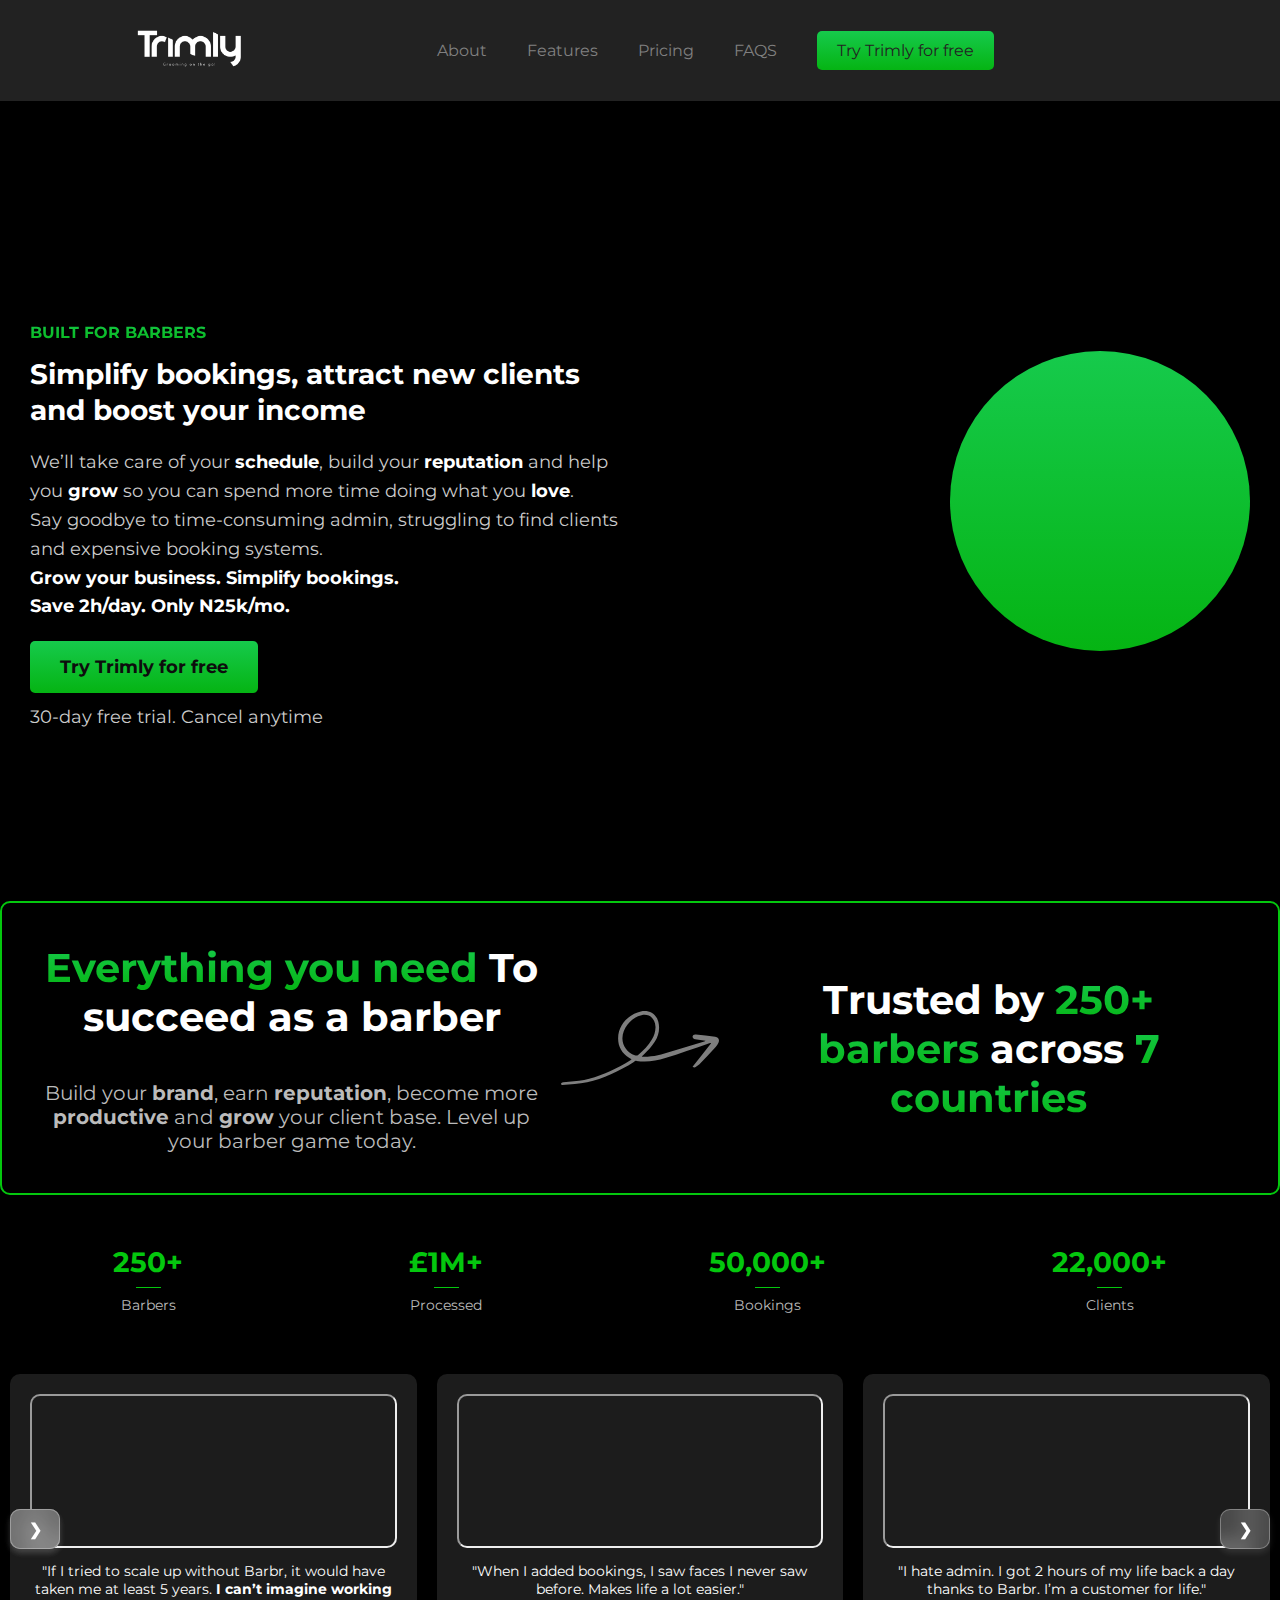
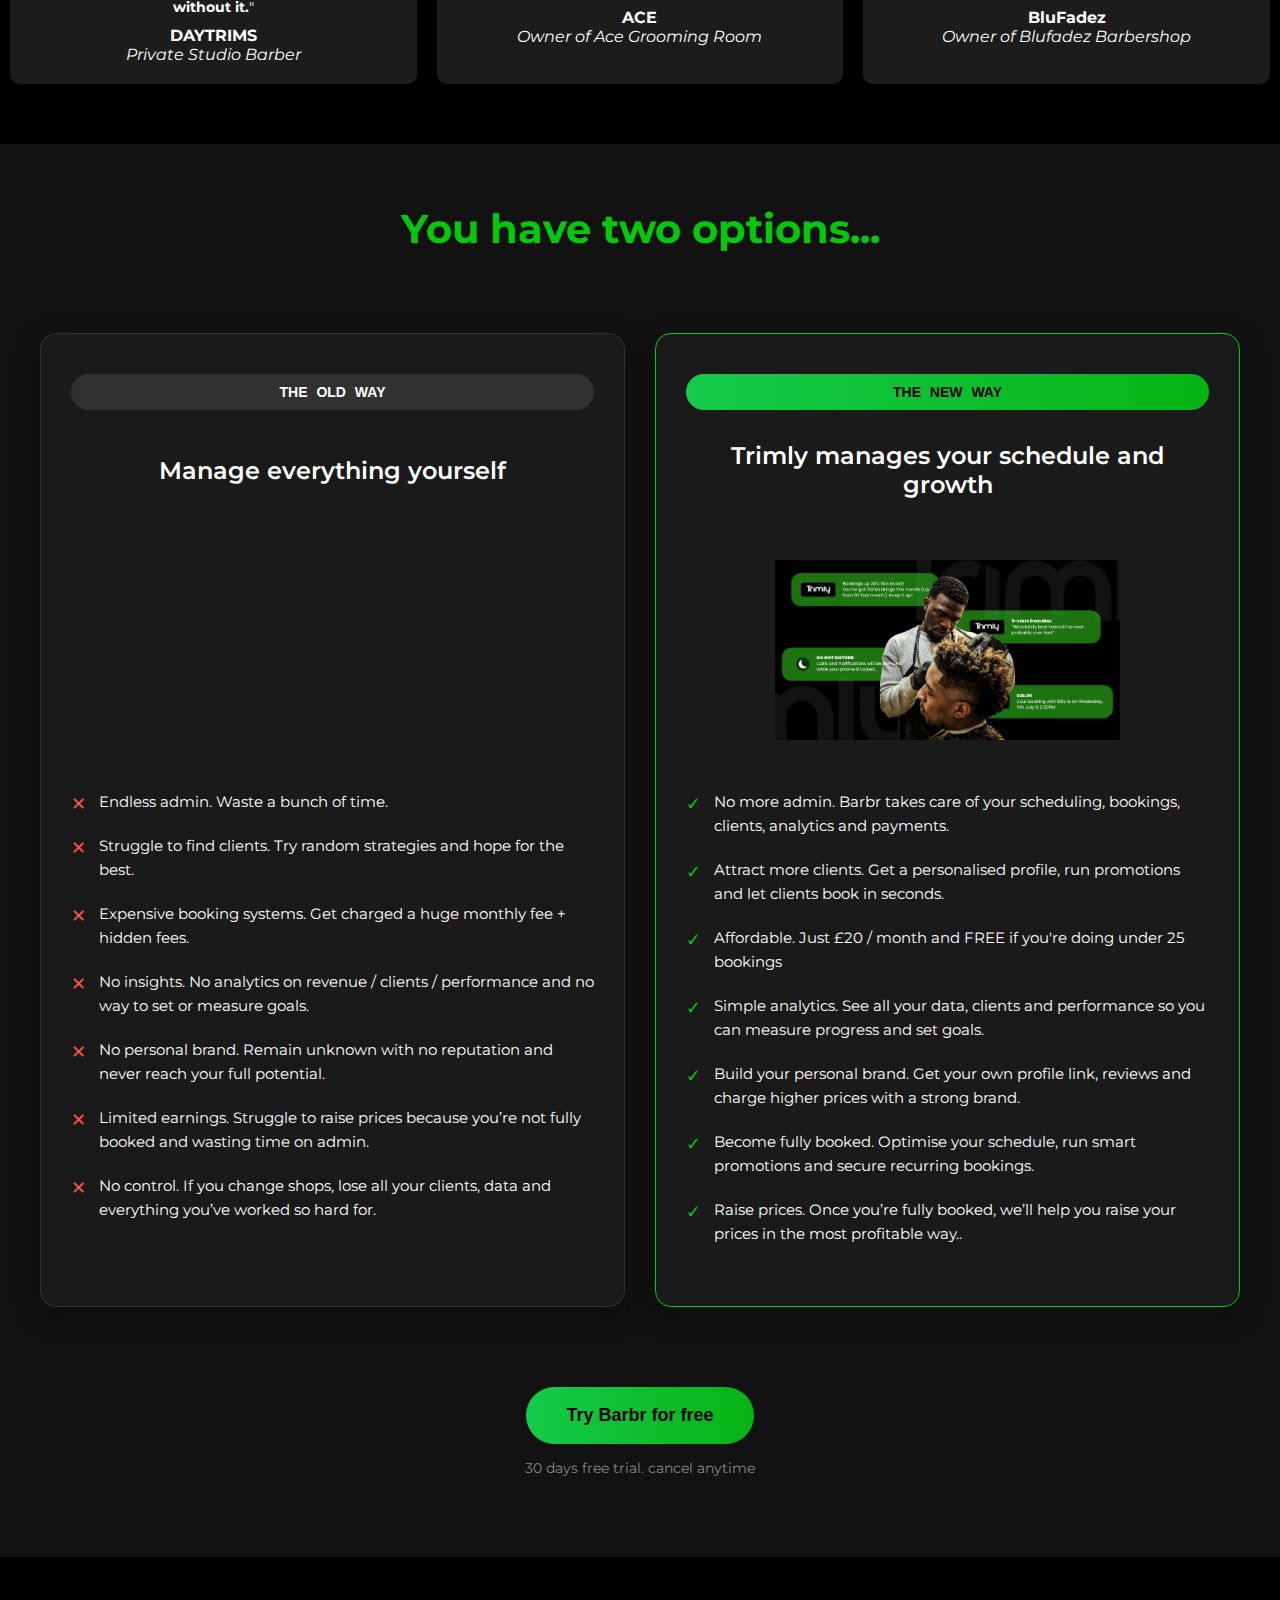
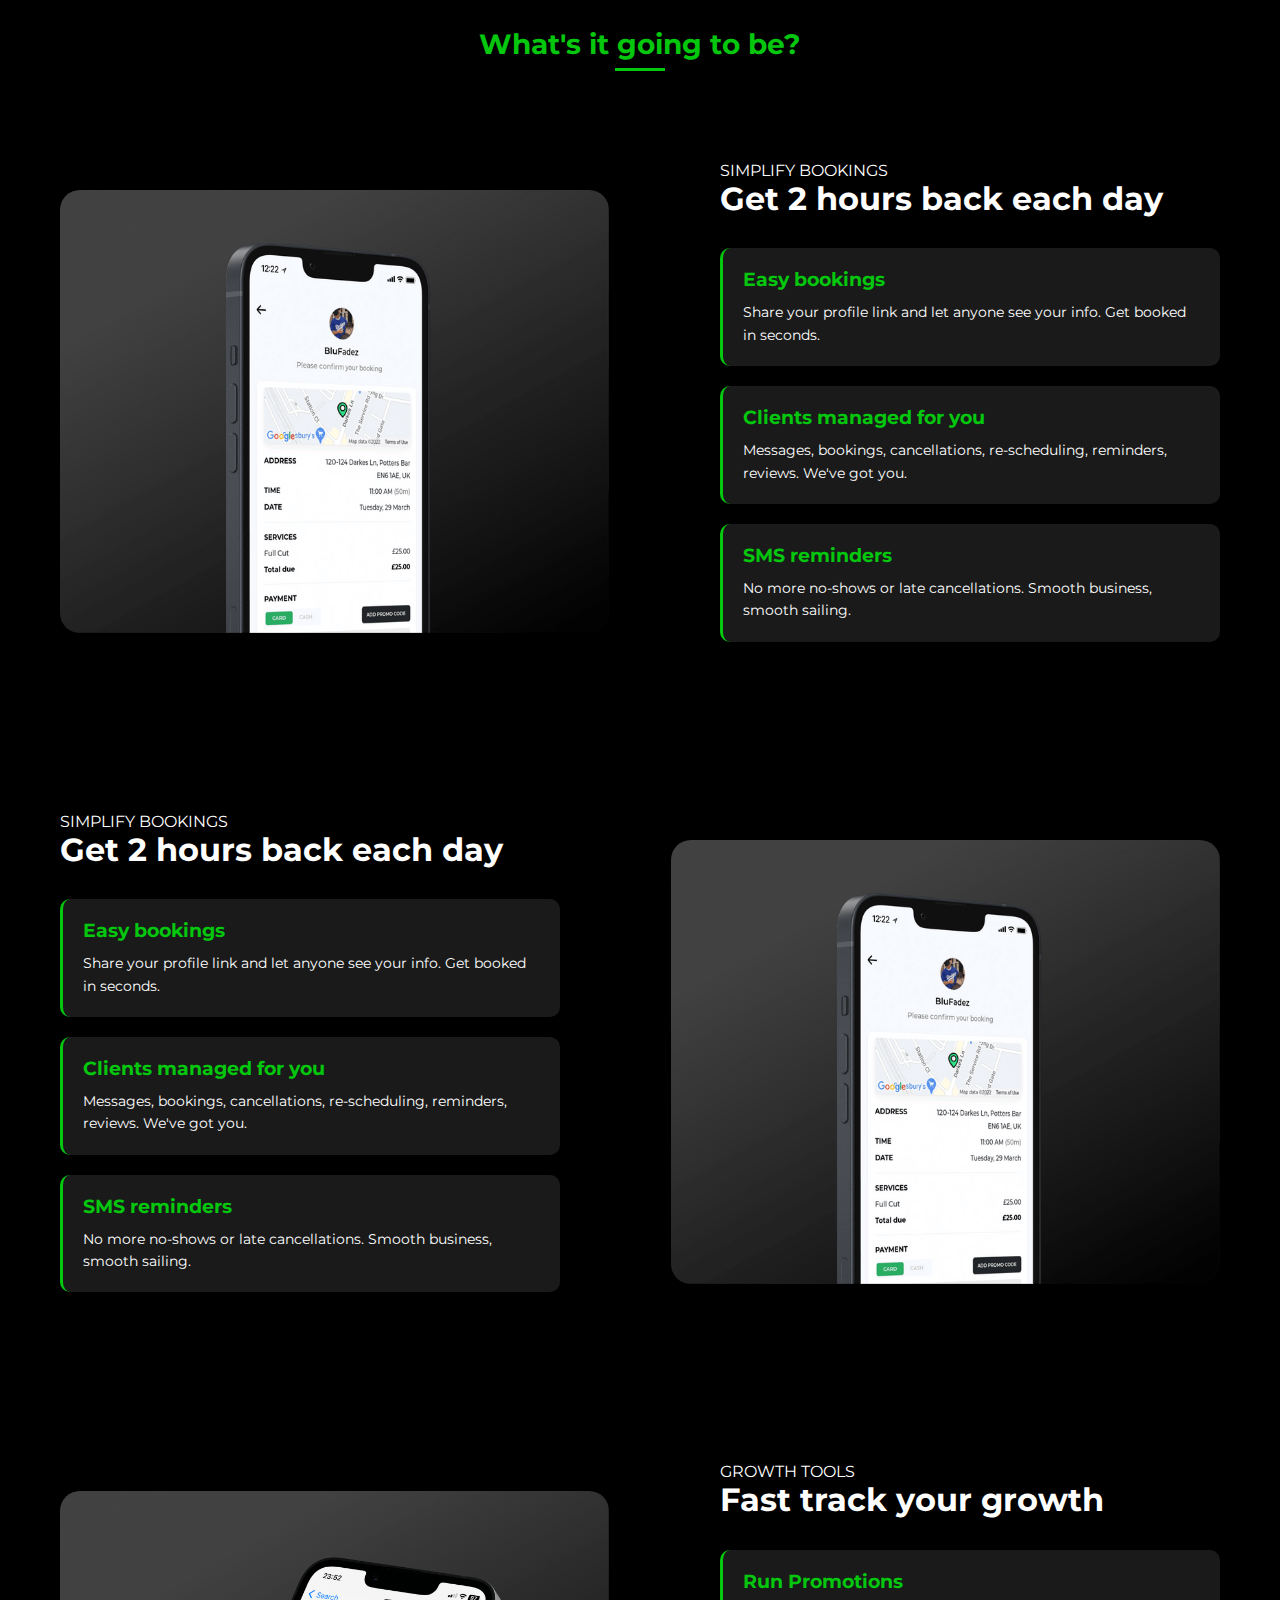
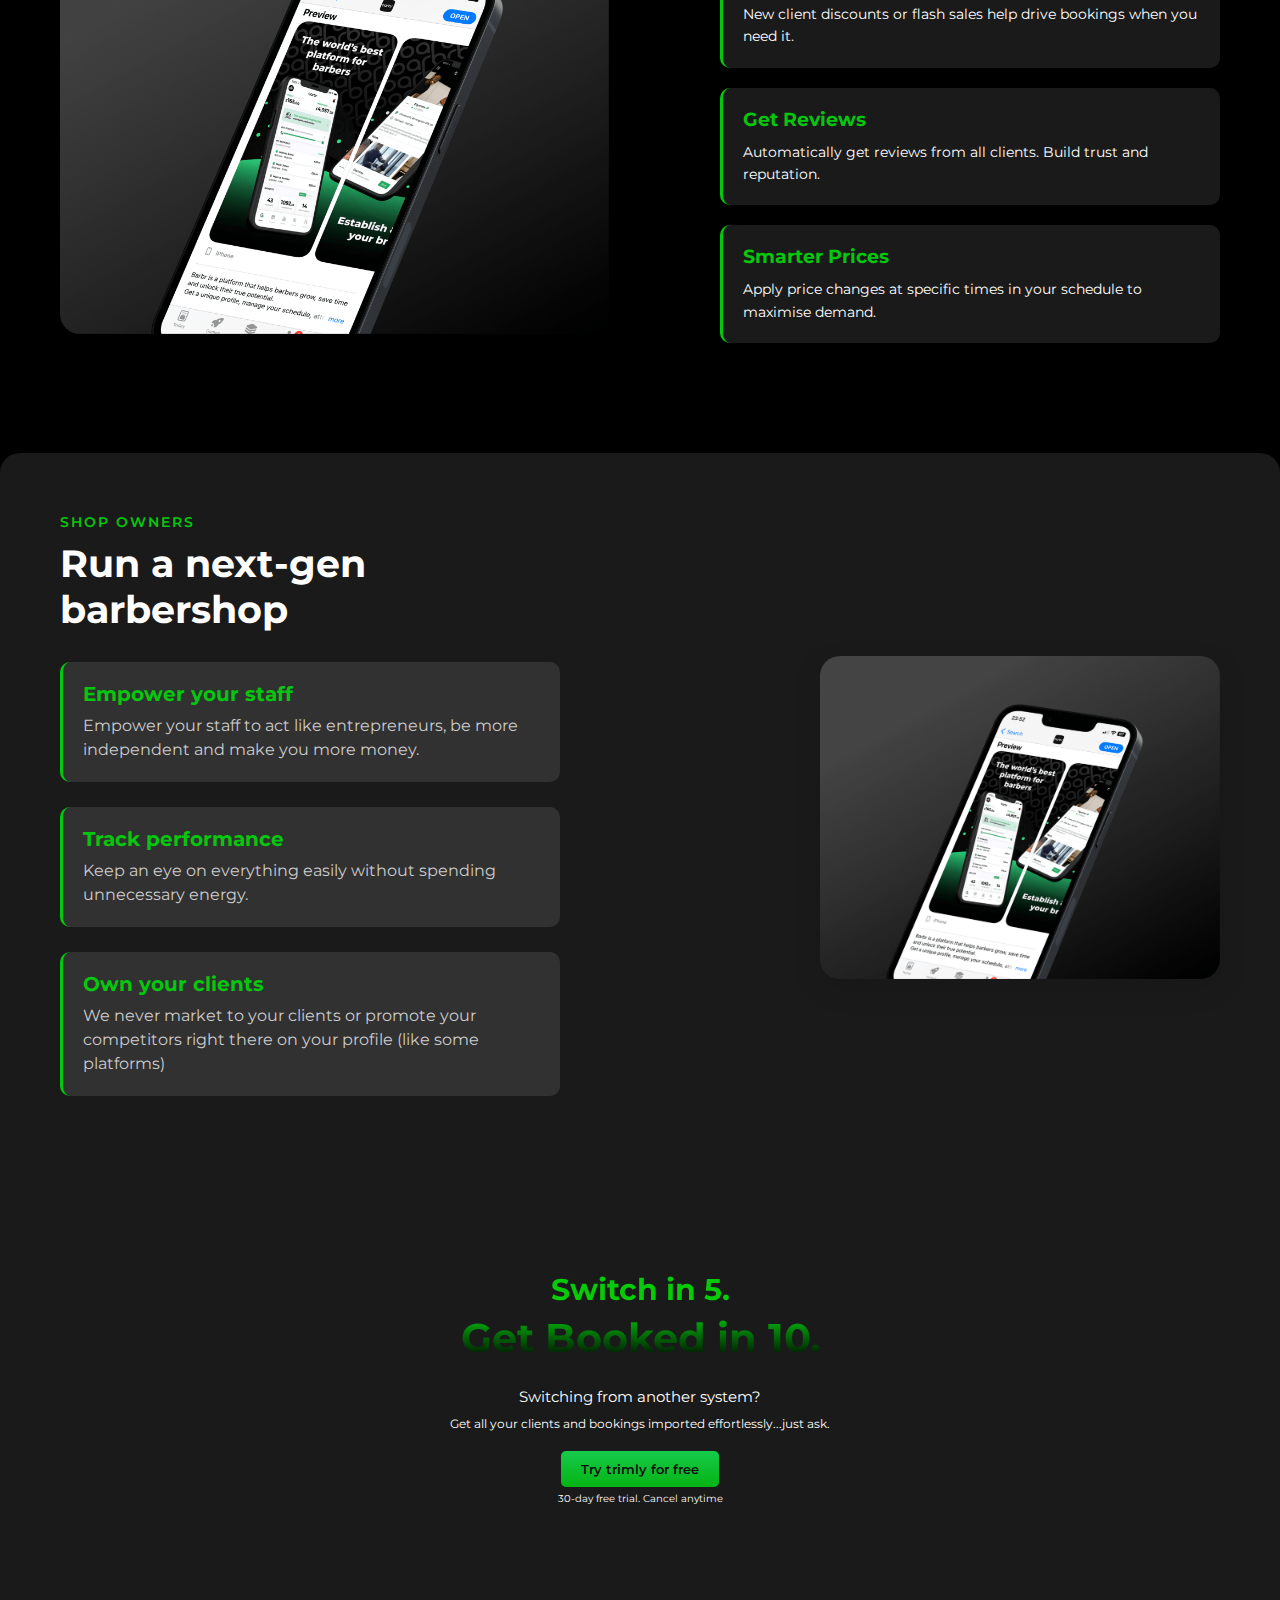
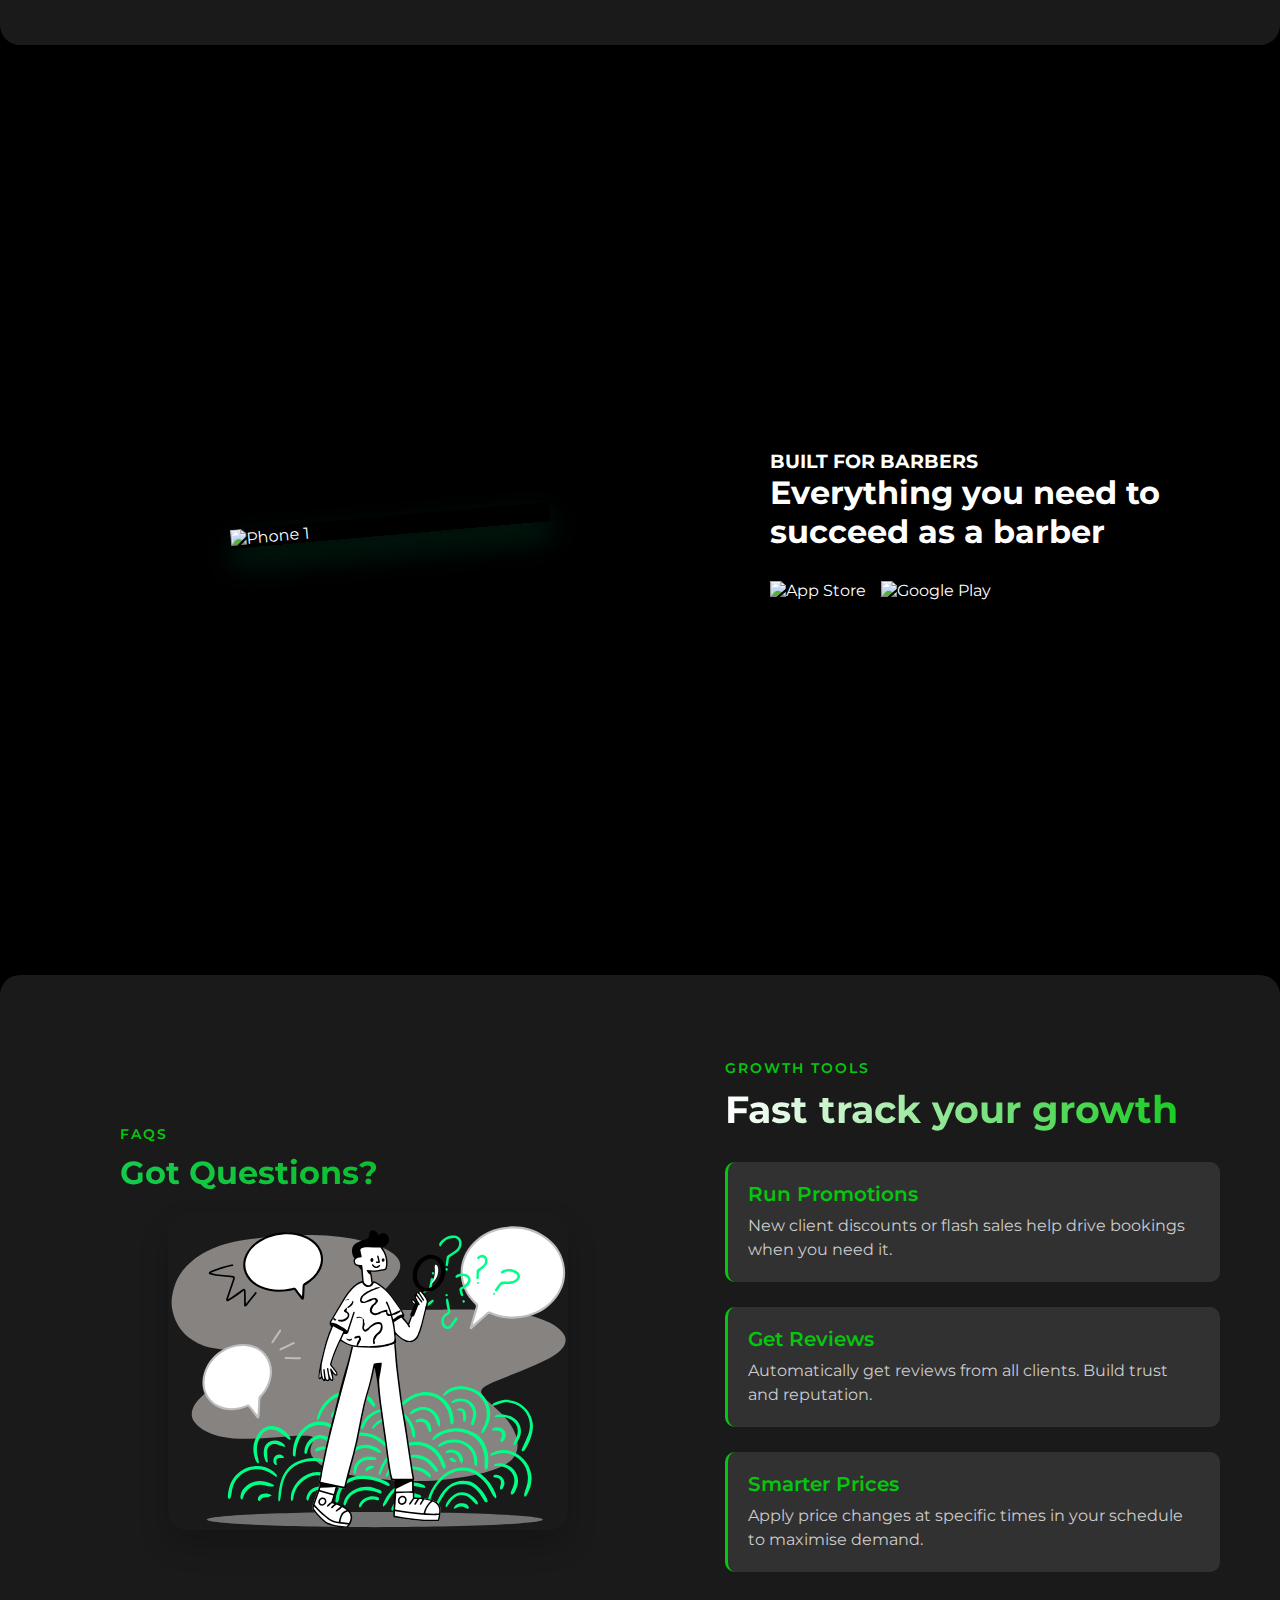
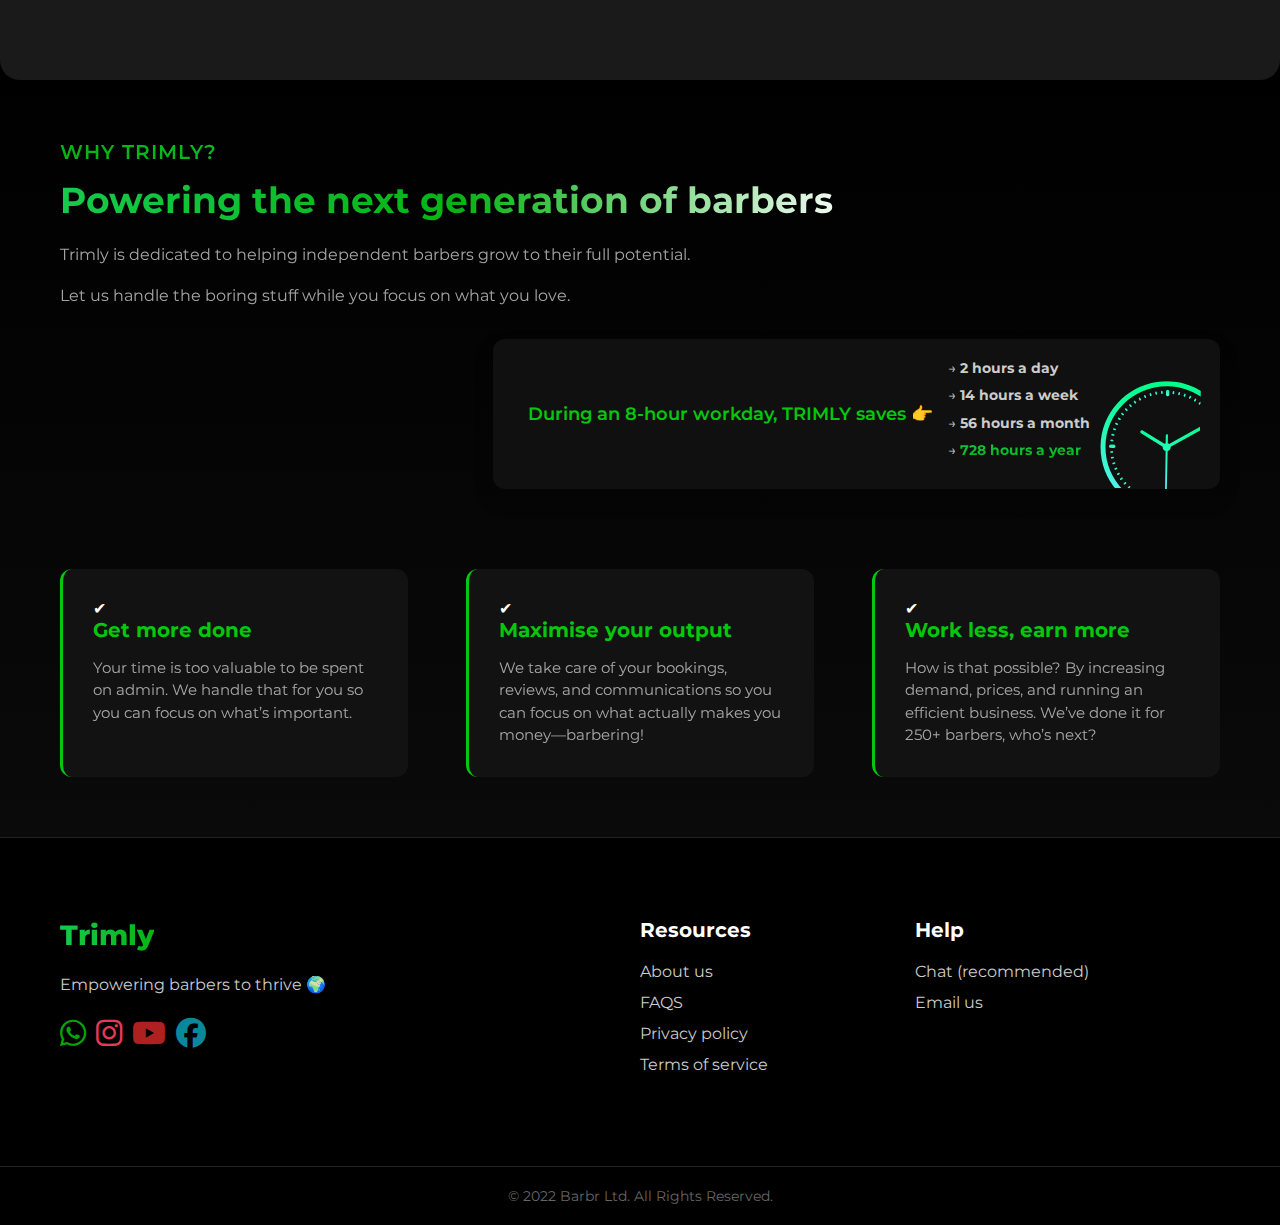
==== commit 051463c2: "add priing and faq pages" ====
--- a/index.html
+++ b/index.html
@@ -18,10 +18,10 @@
           <img src="./images/TRIMLY OUT transp.png" alt="TRIMLY" />
         </div>
         <ul class="nav-links">
-          <li><a href="#about">About</a></li>
+          <li><a href="index.html">About</a></li>
           <li><a href="#features">Features</a></li>
-          <li><a href="/faq.html">Pricing</a></li>
-          <li><a href="/pricing.html">FAQS</a></li>
+          <li><a href="pricing.html">Pricing</a></li>
+          <li><a href="faq.html">FAQS</a></li>
           <li><a href="#login" class="btn">Try Trimly for free</a></li>
         </ul>
         <div class="mobile-menu">
@@ -35,10 +35,10 @@
 
           <!-- Mobile Navigation Menu -->
           <ul class="nav-links mobile-nav">
-            <li><a href="#about">About</a></li>
+            <li><a href="index.html">About</a></li>
             <li><a href="#features">Features</a></li>
-            <li><a href="#pricing">Pricing</a></li>
-            <li><a href="#faqs">FAQS</a></li>
+            <li><a href="pricing.html">Pricing</a></li>
+            <li><a href="faq.html">FAQS</a></li>
             <li><a href="#login" class="btn">Try Trimly for free</a></li>
           </ul>
         </div>
@@ -69,7 +69,7 @@
         <p>
           <strong
             >Grow your business. Simplify bookings.<br />Save 2h/day. Only
-            £20/mo.</strong
+            N25k/mo.</strong
           >
         </p>
         <a href="#" class="cta-button">Try Trimly for free</a>
@@ -279,12 +279,12 @@
       </div>
     </section>
 
-    <div class="section-heading">
+    <div class="section-heading" id="features">
       <h2>What's it going to be?</h2>
     </div>
 
     <!-- Hero Section 1 -->
-    <section class="hero-section">
+    <section class="hero-section" >
       <div class="content-container">
         <div class="mockup-container">
           <img
